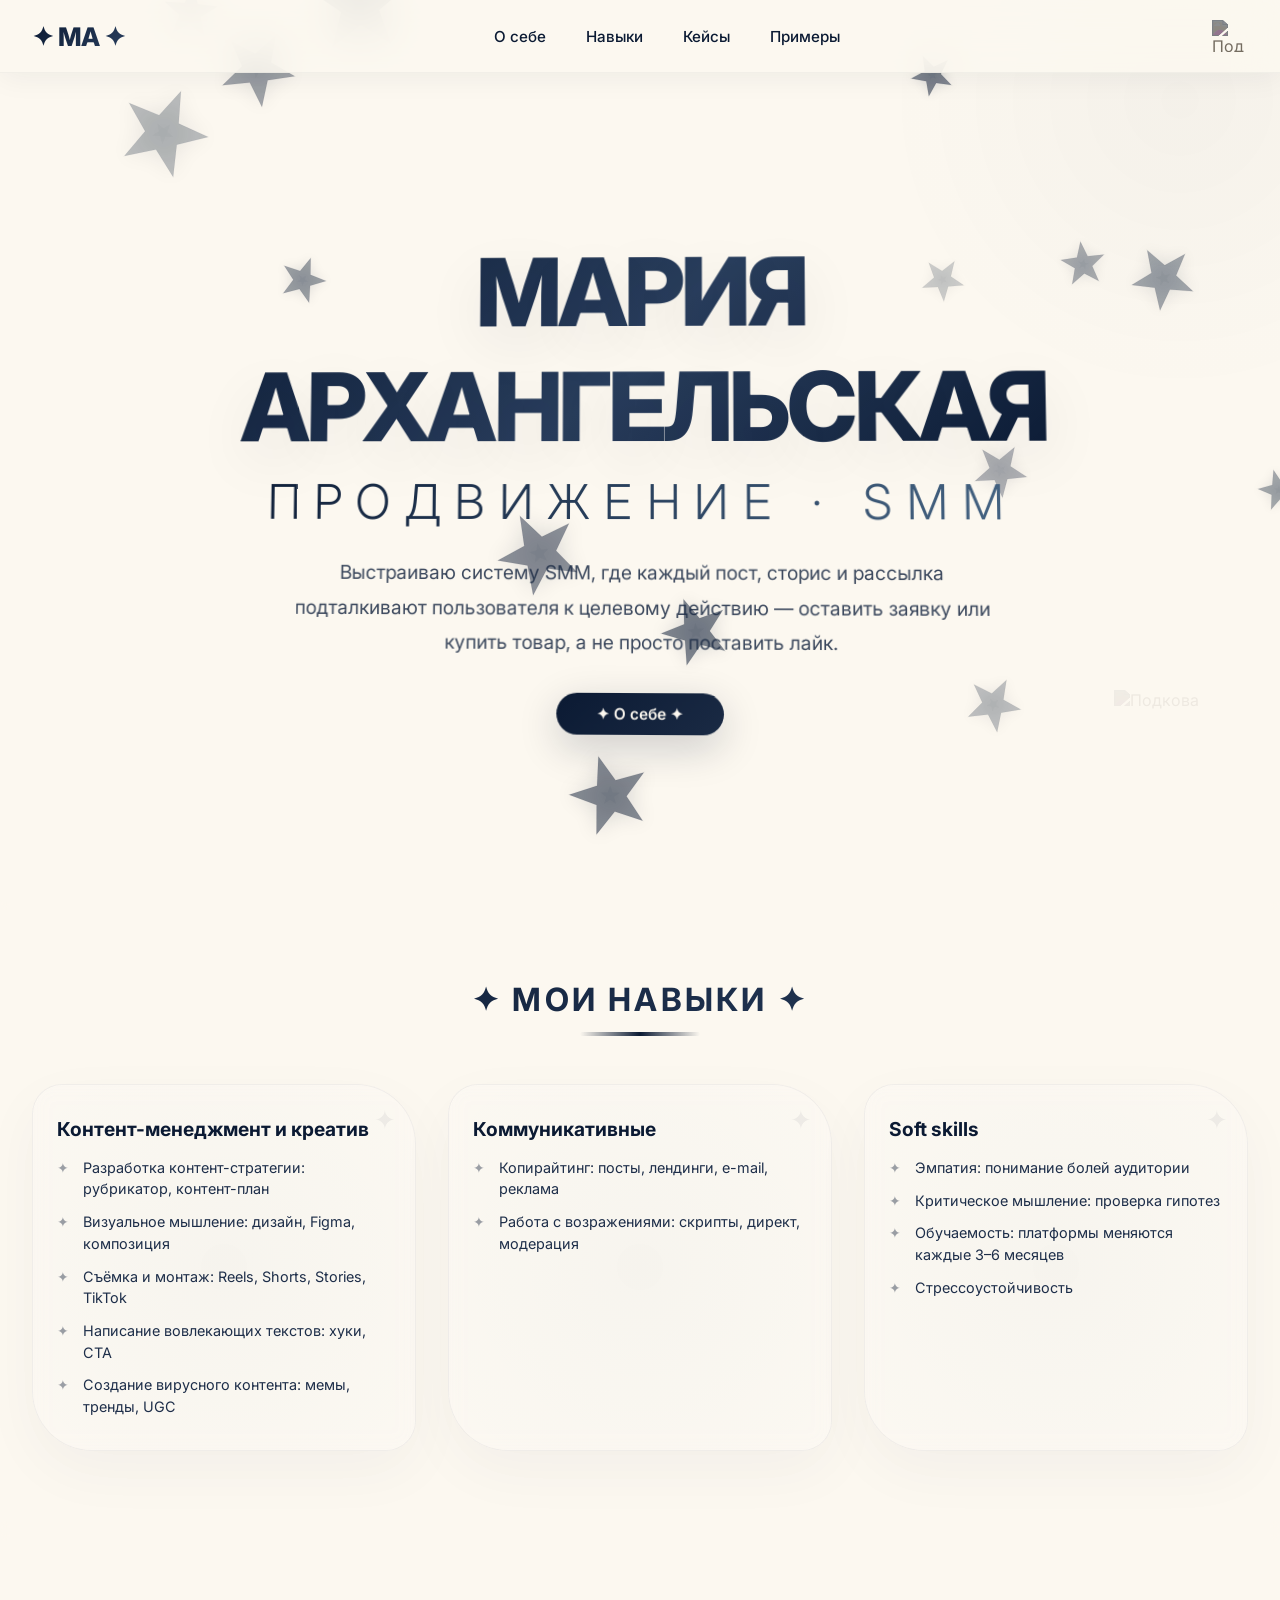
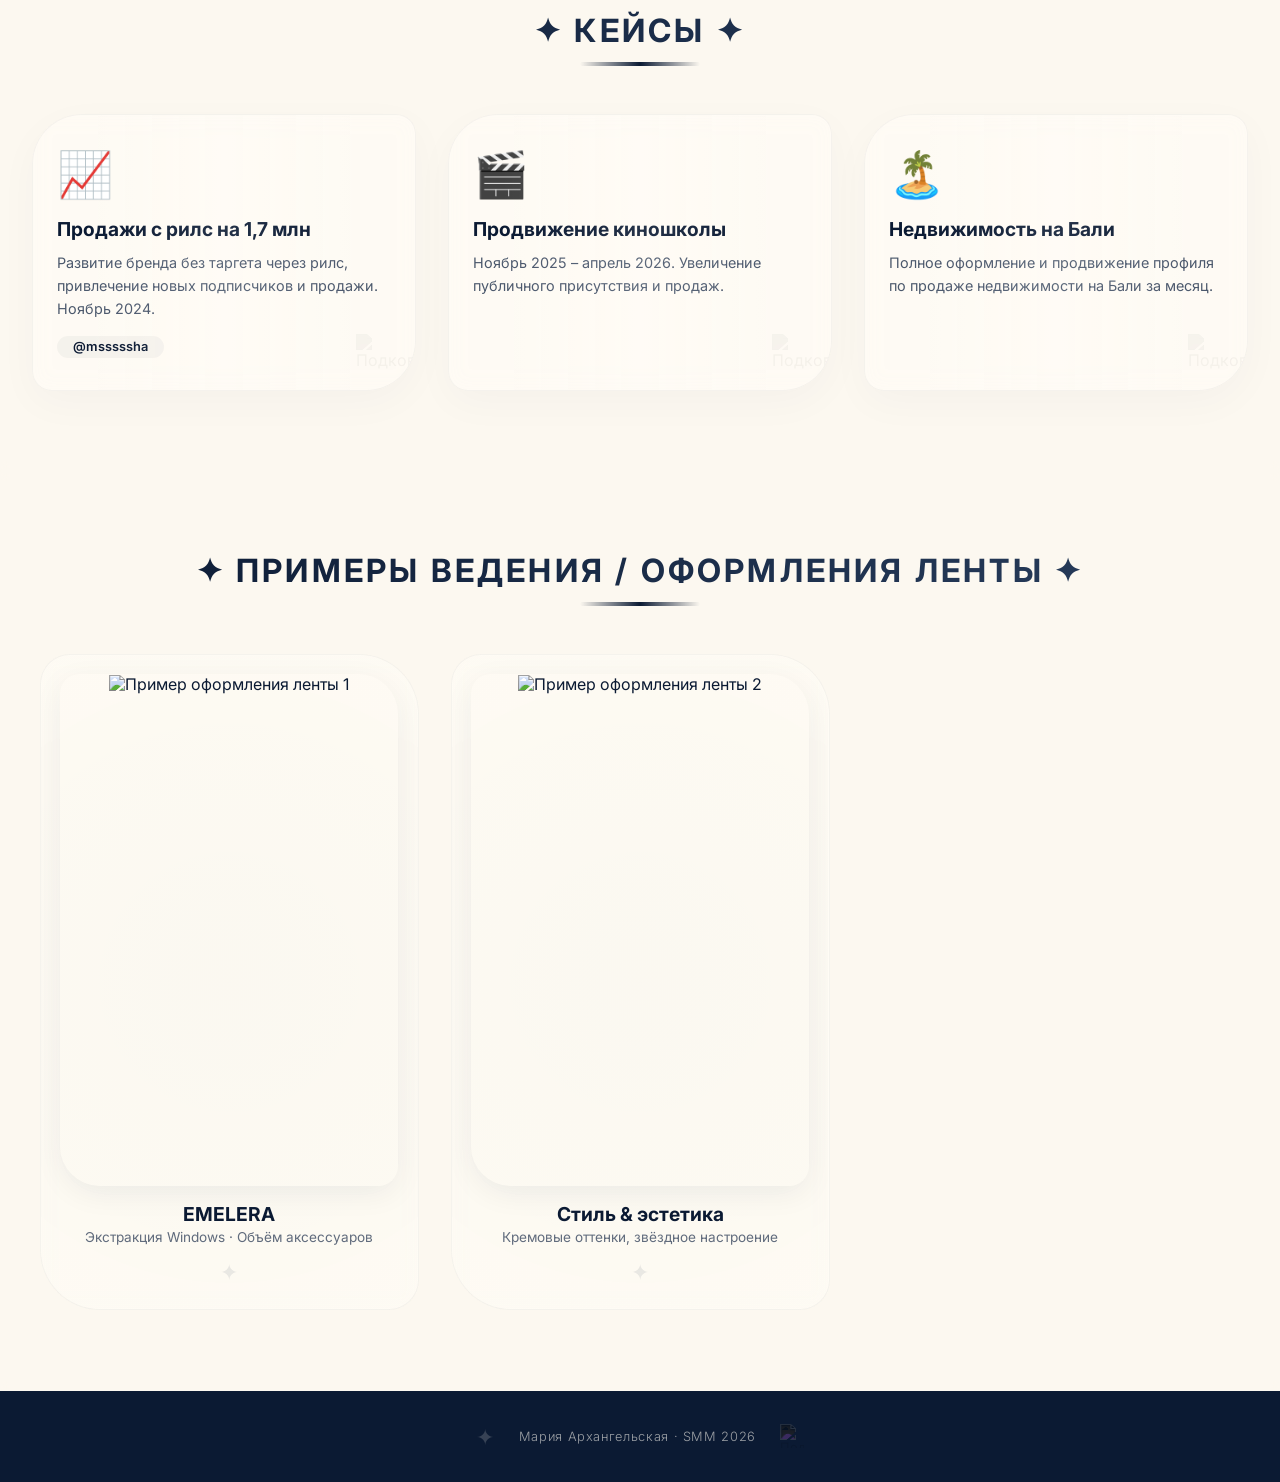
==== index.html @ efc14092 "Add files via upload" ====
<!DOCTYPE html>
<html lang="ru">
<head>
  <meta charset="UTF-8" />
  <meta name="viewport" content="width=device-width, initial-scale=1.0, maximum-scale=1.0, user-scalable=yes" />
  <title>Мария Архангельская · SMM</title>
  <link rel="stylesheet" href="style.css" />
  <link rel="preconnect" href="https://fonts.googleapis.com" />
  <link rel="preconnect" href="https://fonts.gstatic.com" crossorigin />
  <link href="https://fonts.googleapis.com/css2?family=Inter:opsz,wght@14..32,300;14..32,400;14..32,600;14..32,700;14..32,800&display=swap" rel="stylesheet" />
</head>
<body>

  <!-- Канвас со звёздами как ФОН -->
  <canvas id="starsCanvas"></canvas>

  <!-- Меню -->
  <nav class="navbar" id="navbar">
    <div class="nav-logo">✦ МА ✦</div>
    
    <!-- Бургер-кнопка -->
    <div class="burger-menu" id="burgerMenu">
      <span class="burger-line"></span>
      <span class="burger-line"></span>
      <span class="burger-line"></span>
      <span class="burger-horseshoe">
        <img src="images/podckova.svg" alt="Подкова" />
      </span>
    </div>
    
    <ul class="nav-links" id="navLinks">
      <li><a href="about.html">О себе</a></li>
      <li><a href="#skills">Навыки</a></li>
      <li><a href="#cases">Кейсы</a></li>
      <li><a href="#examples">Примеры</a></li>
      <li class="nav-horseshoe-desktop">
        <img src="images/podckova.svg" alt="Подкова" />
      </li>
    </ul>
    
    <div class="nav-horseshoe">
      <img src="images/podckova.svg" alt="Подкова" />
    </div>
  </nav>

  <!-- ГЕРОЙ -->
  <header class="hero" id="hero">
    <div class="hero-3d-wrapper">
      <div class="hero-content">
        <div class="hero-glitch">
          <h1>МАРИЯ АРХАНГЕЛЬСКАЯ</h1>
        </div>
        <h2 class="subhead">ПРОДВИЖЕНИЕ · SMM</h2>
        <p class="hero-desc">
          Выстраиваю систему SMM, где каждый пост, сторис и рассылка подталкивают пользователя к целевому действию — оставить заявку или купить товар, а не просто поставить лайк.
        </p>
        <a href="about.html" class="hero-badge">✦ О себе ✦</a>
      </div>
    </div>
    <div class="hero-horseshoe">
      <img src="images/podckova.svg" alt="Подкова" />
    </div>
    <div class="hero-orb"></div>
  </header>

  <!-- НАВЫКИ -->
  <section class="skills" id="skills">
    <div class="section-label">✦ МОИ НАВЫКИ ✦</div>
    <div class="skills-grid">
      <div class="skill-card" data-tilt>
        <h3>Контент-менеджмент и креатив</h3>
        <ul>
          <li>Разработка контент-стратегии: рубрикатор, контент-план</li>
          <li>Визуальное мышление: дизайн, Figma, композиция</li>
          <li>Съёмка и монтаж: Reels, Shorts, Stories, TikTok</li>
          <li>Написание вовлекающих текстов: хуки, СТА</li>
          <li>Создание вирусного контента: мемы, тренды, UGC</li>
        </ul>
        <div class="card-glow"></div>
        <div class="card-star">✦</div>
      </div>
      <div class="skill-card" data-tilt>
        <h3>Коммуникативные</h3>
        <ul>
          <li>Копирайтинг: посты, лендинги, e-mail, реклама</li>
          <li>Работа с возражениями: скрипты, директ, модерация</li>
        </ul>
        <div class="card-glow"></div>
        <div class="card-star">✦</div>
      </div>
      <div class="skill-card" data-tilt>
        <h3>Soft skills</h3>
        <ul>
          <li>Эмпатия: понимание болей аудитории</li>
          <li>Критическое мышление: проверка гипотез</li>
          <li>Обучаемость: платформы меняются каждые 3–6 месяцев</li>
          <li>Стрессоустойчивость</li>
        </ul>
        <div class="card-glow"></div>
        <div class="card-star">✦</div>
      </div>
    </div>
  </section>

  <!-- КЕЙСЫ -->
  <section class="cases" id="cases">
    <div class="section-label">✦ КЕЙСЫ ✦</div>
    <div class="cases-grid">
      <div class="case-card" data-tilt>
        <div class="case-icon">📈</div>
        <h4>Продажи с рилс на 1,7 млн</h4>
        <p>Развитие бренда без таргета через рилс, привлечение новых подписчиков и продажи. Ноябрь 2024.</p>
        <div class="case-meta">@msssssha</div>
        <div class="card-horseshoe">
          <img src="images/podckova.svg" alt="Подкова" />
        </div>
        <div class="case-shine"></div>
      </div>
      <div class="case-card" data-tilt>
        <div class="case-icon">🎬</div>
        <h4>Продвижение киношколы</h4>
        <p>Ноябрь 2025 – апрель 2026. Увеличение публичного присутствия и продаж.</p>
        <div class="card-horseshoe">
          <img src="images/podckova.svg" alt="Подкова" />
        </div>
        <div class="case-shine"></div>
      </div>
      <div class="case-card" data-tilt>
        <div class="case-icon">🏝️</div>
        <h4>Недвижимость на Бали</h4>
        <p>Полное оформление и продвижение профиля по продаже недвижимости на Бали за месяц.</p>
        <div class="card-horseshoe">
          <img src="images/podckova.svg" alt="Подкова" />
        </div>
        <div class="case-shine"></div>
      </div>
    </div>
  </section>

  <!-- ПРИМЕРЫ -->
  <section class="examples" id="examples">
    <div class="section-label">✦ ПРИМЕРЫ ВЕДЕНИЯ / ОФОРМЛЕНИЯ ЛЕНТЫ ✦</div>
    <div class="examples-grid">
      <div class="example-item" data-tilt>
        <div class="example-image">
          <img src="images/1d90f021-c8b3-4d8d-9.webp" alt="Пример оформления ленты 1" />
          <div class="example-image-overlay">
            <span>✦</span>
          </div>
        </div>
        <h4>EMELERA</h4>
        <p>Экстракция Windows · Объём аксессуаров</p>
        <div class="example-star">✦</div>
        <div class="example-glow"></div>
      </div>
      <div class="example-item" data-tilt>
        <div class="example-image">
          <img src="images/a309ace6-9fd0-4be8-b.webp" alt="Пример оформления ленты 2" />
          <div class="example-image-overlay">
            <span>✦</span>
          </div>
        </div>
        <h4>Стиль & эстетика</h4>
        <p>Кремовые оттенки, звёздное настроение</p>
        <div class="example-star">✦</div>
        <div class="example-glow"></div>
      </div>
      <div class="example-item" data-tilt>
        <div class="example-image">
          <img src="images/ae66bb64-c982-4516-b.webp" alt="Пример оформления ленты 3" />
          <div class="example-image-overlay">
            <span>✦</span>
          </div>
        </div>
        <h4>Уникальный визуал</h4>
        <p>Каждый блок — своя геометрия, живые линии</p>
        <div class="example-star">✦</div>
        <div class="example-glow"></div>
      </div>
    </div>
  </section>

  <footer>
    <div class="footer-inner">
      <span class="footer-star">✦</span>
      <span>Мария Архангельская · SMM 2026</span>
      <span class="footer-horseshoe">
        <img src="images/podckova.svg" alt="Подкова" />
      </span>
    </div>
  </footer>

  <script src="script.js"></script>
</body>
</html>
---- style.css ----
/* ===== ГЛОБАЛЬНЫЙ СБРОС ===== */
* {
  margin: 0;
  padding: 0;
  box-sizing: border-box;
}

html {
  scroll-behavior: smooth;
  -webkit-tap-highlight-color: transparent;
}

body {
  font-family: 'Inter', sans-serif;
  background: #fcf8f0;
  color: #0b1a33;
  overflow-x: hidden;
  min-height: 100vh;
  -webkit-font-smoothing: antialiased;
}

/* ===== КАНВАС КАК ФОН ===== */
#starsCanvas {
  position: fixed;
  top: 0;
  left: 0;
  width: 100vw;
  height: 100vh;
  z-index: 0;
  background: transparent;
  pointer-events: none;
  touch-action: none;
}

/* ===== ВЕСЬ КОНТЕНТ ПОВЕРХ ФОНА ===== */
.navbar,
.hero,
section,
footer {
  position: relative;
  z-index: 1;
}

/* ===== НАВИГАЦИЯ ===== */
.navbar {
  position: fixed;
  top: 0;
  left: 0;
  width: 100%;
  padding: 1rem 2rem;
  display: flex;
  justify-content: space-between;
  align-items: center;
  background: rgba(252, 248, 240, 0.85);
  backdrop-filter: blur(20px);
  -webkit-backdrop-filter: blur(20px);
  box-shadow: 0 4px 30px rgba(11, 26, 51, 0.06);
  z-index: 1000;
  border-bottom: 1px solid rgba(11, 26, 51, 0.04);
  transition: all 0.3s ease;
}

.nav-logo {
  font-size: 1.6rem;
  font-weight: 800;
  background: linear-gradient(135deg, #0b1a33, #2a3f5e);
  -webkit-background-clip: text;
  -webkit-text-fill-color: transparent;
  background-clip: text;
  letter-spacing: -0.02em;
  z-index: 1001;
  flex-shrink: 0;
}

.nav-links {
  display: flex;
  gap: 2.5rem;
  list-style: none;
  align-items: center;
}

.nav-links a {
  text-decoration: none;
  font-weight: 500;
  font-size: 0.95rem;
  color: #0b1a33;
  position: relative;
  transition: all 0.3s;
  white-space: nowrap;
}

.nav-links a::after {
  content: "";
  position: absolute;
  bottom: -6px;
  left: 0;
  width: 0;
  height: 2px;
  background: linear-gradient(90deg, #0b1a33, #4a6a8a);
  transition: width 0.5s cubic-bezier(0.25, 0.46, 0.45, 0.94);
}

.nav-links a:hover::after,
.nav-links a.active::after {
  width: 100%;
}

.nav-links a.active {
  font-weight: 700;
  color: #0b1a33;
}

.nav-horseshoe {
  display: inline-flex;
  align-items: center;
  justify-content: center;
  cursor: pointer;
  transition: all 0.8s cubic-bezier(0.68, -0.55, 0.265, 1.55);
  width: 40px;
  height: 40px;
  flex-shrink: 0;
}

.nav-horseshoe img {
  width: 32px;
  height: 32px;
  opacity: 0.6;
  transition: all 0.8s cubic-bezier(0.68, -0.55, 0.265, 1.55);
  filter: invert(12%) sepia(25%) saturate(500%) hue-rotate(180deg) brightness(30%);
}

.nav-horseshoe:hover img {
  opacity: 1;
  transform: rotate(720deg) scale(1.2);
}

.nav-horseshoe-desktop {
  display: none;
}

/* ===== БУРГЕР-МЕНЮ (ИСПРАВЛЕННЫЙ) ===== */
.burger-menu {
  display: none;
  flex-direction: column;
  gap: 5px;
  cursor: pointer;
  padding: 10px;
  z-index: 1001;
  background: rgba(252, 248, 240, 0.6);
  backdrop-filter: blur(10px);
  border-radius: 16px;
  border: 1px solid rgba(11, 26, 51, 0.04);
  transition: all 0.3s ease;
  position: relative;
  width: 48px;
  height: 48px;
  align-items: center;
  justify-content: center;
}

.burger-menu:hover {
  background: rgba(252, 248, 240, 0.9);
  box-shadow: 0 4px 20px rgba(11, 26, 51, 0.06);
}

.burger-line {
  display: block;
  width: 24px;
  height: 2.5px;
  background: #0b1a33;
  border-radius: 4px;
  transition: all 0.4s cubic-bezier(0.68, -0.55, 0.265, 1.55);
  transform-origin: center;
  flex-shrink: 0;
}

/* Все линии одинаковой толщины */
.burger-line:nth-child(1),
.burger-line:nth-child(2),
.burger-line:nth-child(3) {
  height: 2.5px;
  width: 24px;
  background: #0b1a33;
}

/* Крестик при открытом меню */
.burger-menu.active .burger-line:nth-child(1) {
  transform: rotate(45deg) translate(5px, 5px);
  width: 24px;
  height: 2.5px;
}

.burger-menu.active .burger-line:nth-child(2) {
  opacity: 0;
  transform: scaleX(0);
  width: 24px;
  height: 2.5px;
}

.burger-menu.active .burger-line:nth-child(3) {
  transform: rotate(-45deg) translate(5px, -5px);
  width: 24px;
  height: 2.5px;
}

.burger-horseshoe {
  display: none;
  position: absolute;
  top: 50%;
  left: 50%;
  transform: translate(-50%, -50%);
  width: 36px;
  height: 36px;
  opacity: 0.06;
  pointer-events: none;
}

.burger-horseshoe img {
  width: 100%;
  height: 100%;
  object-fit: contain;
  filter: invert(12%) sepia(25%) saturate(500%) hue-rotate(180deg) brightness(30%);
}

.burger-menu.active .burger-horseshoe {
  display: block;
}

/* ===== ГЕРОЙ ===== */
.hero {
  min-height: 100vh;
  width: 100vw;
  display: flex;
  align-items: center;
  justify-content: center;
  padding: 8rem 2rem 4rem;
  text-align: center;
  background: transparent;
  perspective: 800px;
  overflow: hidden;
}

.hero-3d-wrapper {
  transform: rotateX(2deg) rotateY(-1deg);
  transition: transform 0.1s ease;
  width: 100%;
  max-width: 1200px;
}

.hero-content {
  max-width: 900px;
  margin: 0 auto;
}

.hero h1 {
  font-size: clamp(2.6rem, 10vw, 6rem);
  font-weight: 800;
  letter-spacing: -0.04em;
  background: linear-gradient(135deg, #0b1a33 0%, #2a3f5e 50%, #0b1a33 100%);
  -webkit-background-clip: text;
  -webkit-text-fill-color: transparent;
  background-clip: text;
  margin-bottom: 0.5rem;
  text-shadow: 0 20px 60px rgba(11, 26, 51, 0.08);
}

.hero .subhead {
  font-size: clamp(1.2rem, 4vw, 3rem);
  font-weight: 300;
  letter-spacing: 0.3em;
  background: linear-gradient(90deg, #0b1a33, #4a6a8a, #0b1a33);
  background-size: 200% auto;
  -webkit-background-clip: text;
  -webkit-text-fill-color: transparent;
  background-clip: text;
  animation: shimmer 4s linear infinite;
  margin-bottom: 1.5rem;
}

@keyframes shimmer {
  0% { background-position: -200% center; }
  100% { background-position: 200% center; }
}

.hero-desc {
  font-size: clamp(0.95rem, 1.5vw, 1.3rem);
  max-width: 720px;
  margin: 0 auto 2rem;
  color: #1a2a44;
  opacity: 0.85;
  line-height: 1.8;
  padding: 0 0.5rem;
}

.hero-badge {
  display: inline-block;
  background: linear-gradient(135deg, #0b1a33, #1a2a44);
  color: #fcf8f0;
  padding: 0.7rem 2.5rem;
  border-radius: 60px;
  font-weight: 600;
  box-shadow: 0 12px 40px rgba(11, 26, 51, 0.2);
  transition: all 0.4s cubic-bezier(0.68, -0.55, 0.265, 1.55);
  cursor: pointer;
  text-decoration: none;
  font-size: clamp(0.9rem, 1.2vw, 1rem);
}

.hero-badge:hover {
  transform: scale(1.05) translateY(-5px);
  box-shadow: 0 20px 60px rgba(11, 26, 51, 0.3);
}

.hero-badge:active {
  transform: scale(0.95);
}

.hero-horseshoe {
  position: absolute;
  right: 5%;
  bottom: 10%;
  width: clamp(80px, 10vw, 120px);
  height: clamp(80px, 10vw, 120px);
  opacity: 0.06;
  animation: rotateHorseshoe 30s linear infinite;
  user-select: none;
  pointer-events: none;
}

.hero-horseshoe img {
  width: 100%;
  height: 100%;
  object-fit: contain;
  filter: invert(12%) sepia(25%) saturate(500%) hue-rotate(180deg) brightness(30%);
}

@keyframes rotateHorseshoe {
  0% { transform: rotate(0deg) scale(1); }
  50% { transform: rotate(180deg) scale(1.2); }
  100% { transform: rotate(360deg) scale(1); }
}

.hero-orb {
  position: absolute;
  width: min(600px, 80vw);
  height: min(600px, 80vw);
  border-radius: 50%;
  background: radial-gradient(circle, rgba(11, 26, 51, 0.03) 0%, transparent 70%);
  top: -200px;
  right: -200px;
  animation: orbPulse 8s ease-in-out infinite;
}

@keyframes orbPulse {
  0%, 100% { transform: scale(1); opacity: 0.3; }
  50% { transform: scale(1.5); opacity: 0.6; }
}

/* ===== ОБЩИЕ СЕКЦИИ ===== */
section {
  width: 100vw;
  padding: 5rem 2rem;
  background: rgba(252, 248, 240, 0.7);
  backdrop-filter: blur(4px);
}

.section-label {
  font-size: clamp(1.2rem, 2.5vw, 2.4rem);
  font-weight: 700;
  letter-spacing: 0.1em;
  text-align: center;
  margin-bottom: 3rem;
  background: linear-gradient(135deg, #0b1a33, #2a3f5e);
  -webkit-background-clip: text;
  -webkit-text-fill-color: transparent;
  background-clip: text;
  padding: 0 0.5rem;
}

.section-label::after {
  content: "";
  display: block;
  width: clamp(60px, 10vw, 120px);
  height: 4px;
  background: linear-gradient(90deg, transparent, #0b1a33, transparent);
  margin: 0.8rem auto 0;
  border-radius: 4px;
}

/* ===== НАВЫКИ ===== */
.skills-grid {
  display: grid;
  grid-template-columns: repeat(auto-fit, minmax(min(100%, 300px), 1fr));
  gap: 2rem;
  max-width: 1400px;
  margin: 0 auto;
}

.skill-card {
  background: rgba(255, 252, 245, 0.8);
  backdrop-filter: blur(10px);
  -webkit-backdrop-filter: blur(10px);
  padding: 2rem 1.5rem;
  border-radius: 30px 60px 30px 60px;
  border: 1px solid rgba(11, 26, 51, 0.06);
  position: relative;
  transition: all 0.6s cubic-bezier(0.34, 1.56, 0.64, 1);
  box-shadow: 0 20px 60px rgba(11, 26, 51, 0.04);
  overflow: hidden;
  touch-action: manipulation;
}

.skill-card:hover {
  transform: translateY(-15px) scale(1.02);
  box-shadow: 0 40px 100px rgba(11, 26, 51, 0.1);
}

.skill-card:active {
  transform: scale(0.98);
}

.skill-card h3 {
  font-size: 1.2rem;
  font-weight: 700;
  color: #0b1a33;
  margin-bottom: 1rem;
}

.skill-card ul {
  list-style: none;
  display: flex;
  flex-direction: column;
  gap: 0.7rem;
}

.skill-card li {
  font-size: 0.9rem;
  color: #1e2f4a;
  padding-left: 1.6rem;
  position: relative;
  line-height: 1.5;
}

.skill-card li::before {
  content: "✦";
  position: absolute;
  left: 0;
  color: #0b1a33;
  opacity: 0.4;
}

.card-glow {
  position: absolute;
  top: -50%;
  right: -50%;
  width: 200%;
  height: 200%;
  background: radial-gradient(circle, rgba(11, 26, 51, 0.03) 0%, transparent 70%);
  pointer-events: none;
}

.card-star {
  position: absolute;
  right: 1.2rem;
  top: 1.2rem;
  font-size: 1.6rem;
  color: #0b1a33;
  opacity: 0.06;
  transition: all 0.6s ease;
}

.skill-card:hover .card-star {
  opacity: 0.3;
  transform: rotate(180deg) scale(1.5);
}

/* ===== КЕЙСЫ ===== */
.cases-grid {
  display: grid;
  grid-template-columns: repeat(auto-fit, minmax(min(100%, 280px), 1fr));
  gap: 2rem;
  max-width: 1400px;
  margin: 0 auto;
}

.case-card {
  background: rgba(255, 252, 245, 0.8);
  backdrop-filter: blur(10px);
  -webkit-backdrop-filter: blur(10px);
  padding: 2rem 1.5rem;
  border-radius: 50px 20px 50px 20px;
  border: 1px solid rgba(11, 26, 51, 0.04);
  position: relative;
  transition: all 0.6s cubic-bezier(0.34, 1.56, 0.64, 1);
  box-shadow: 0 12px 40px rgba(11, 26, 51, 0.03);
  overflow: hidden;
  touch-action: manipulation;
}

.case-card:hover {
  transform: translateY(-12px) scale(1.01);
  box-shadow: 0 40px 100px rgba(11, 26, 51, 0.08);
}

.case-card:active {
  transform: scale(0.98);
}

.case-icon {
  font-size: 2.8rem;
  margin-bottom: 1rem;
  display: inline-block;
}

.case-card h4 {
  font-size: 1.2rem;
  font-weight: 700;
  color: #0b1a33;
  margin-bottom: 0.6rem;
}

.case-card p {
  color: #1e2f4a;
  font-size: 0.9rem;
  line-height: 1.6;
  opacity: 0.8;
}

.case-meta {
  margin-top: 1rem;
  font-weight: 600;
  font-size: 0.8rem;
  color: #0b1a33;
  background: rgba(11, 26, 51, 0.04);
  display: inline-block;
  padding: 0.2rem 1rem;
  border-radius: 30px;
}

.card-horseshoe {
  position: absolute;
  bottom: 1rem;
  right: 1.2rem;
  width: 40px;
  height: 40px;
  opacity: 0.04;
  transition: all 0.8s ease;
  user-select: none;
  pointer-events: none;
}

.card-horseshoe img {
  width: 100%;
  height: 100%;
  object-fit: contain;
  filter: invert(12%) sepia(25%) saturate(500%) hue-rotate(180deg) brightness(30%);
}

.case-card:hover .card-horseshoe {
  opacity: 0.15;
  transform: rotate(180deg) scale(1.3);
}

.case-shine {
  position: absolute;
  top: -100%;
  left: -100%;
  width: 300%;
  height: 300%;
  background: linear-gradient(45deg, transparent 40%, rgba(255, 255, 255, 0.1) 50%, transparent 60%);
  transform: rotate(45deg);
  transition: all 0.8s ease;
}

.case-card:hover .case-shine {
  transform: translateX(100%) translateY(100%) rotate(45deg);
}

/* ===== ПРИМЕРЫ ===== */
.examples-grid {
  display: grid;
  grid-template-columns: repeat(auto-fit, minmax(min(100%, 300px), 1fr));
  gap: 2rem;
  max-width: 1200px;
  margin: 0 auto;
}

.example-item {
  background: rgba(255, 252, 245, 0.7);
  backdrop-filter: blur(8px);
  -webkit-backdrop-filter: blur(8px);
  padding: 1.2rem 1.2rem 1.5rem;
  border-radius: 30px 60px 30px 60px;
  text-align: center;
  border: 1px solid rgba(11, 26, 51, 0.04);
  transition: all 0.6s cubic-bezier(0.34, 1.56, 0.64, 1);
  position: relative;
  overflow: hidden;
  touch-action: manipulation;
}

.example-item:hover {
  transform: translateY(-10px) scale(1.02);
  box-shadow: 0 30px 80px rgba(11, 26, 51, 0.08);
  background: rgba(255, 252, 245, 0.9);
}

.example-item:active {
  transform: scale(0.97);
}

.example-image {
  position: relative;
  width: 100%;
  height: clamp(200px, 40vw, 540px);
  border-radius: 20px 40px 20px 40px;
  overflow: hidden;
  margin-bottom: 1rem;
  box-shadow: 0 8px 30px rgba(11, 26, 51, 0.06);
  transition: all 0.6s ease;
  touch-action: manipulation;
}

.example-item:hover .example-image {
  box-shadow: 0 15px 50px rgba(11, 26, 51, 0.12);
  transform: scale(1.02);
}

.example-image img {
  width: 100%;
  height: 100%;
  object-fit: cover;
  transition: all 0.6s ease;
}

.example-item:hover .example-image img {
  transform: scale(1.05);
}

.example-image-overlay {
  position: absolute;
  top: 0;
  left: 0;
  width: 100%;
  height: 100%;
  background: rgba(11, 26, 51, 0.1);
  display: flex;
  align-items: center;
  justify-content: center;
  opacity: 0;
  transition: all 0.4s ease;
}

.example-item:hover .example-image-overlay {
  opacity: 1;
  background: rgba(11, 26, 51, 0.15);
}

.example-image-overlay span {
  font-size: 2rem;
  color: #0b1a33;
  opacity: 0.3;
  transform: scale(0.5);
  transition: all 0.6s cubic-bezier(0.34, 1.56, 0.64, 1);
}

.example-item:hover .example-image-overlay span {
  transform: scale(1.2);
  opacity: 0.6;
}

.example-item h4 {
  font-size: 1.2rem;
  font-weight: 700;
  color: #0b1a33;
  margin-bottom: 0.2rem;
}

.example-item p {
  color: #1e2f4a;
  opacity: 0.7;
  font-size: 0.85rem;
}

.example-star {
  margin-top: 0.8rem;
  font-size: 1.4rem;
  color: #0b1a33;
  opacity: 0.08;
  transition: all 0.6s ease;
}

.example-item:hover .example-star {
  opacity: 0.3;
  transform: rotate(360deg) scale(1.5);
}

.example-glow {
  position: absolute;
  top: -50%;
  left: -50%;
  width: 200%;
  height: 200%;
  background: radial-gradient(circle, rgba(11, 26, 51, 0.02) 0%, transparent 60%);
  transition: all 0.8s ease;
  pointer-events: none;
}

.example-item:hover .example-glow {
  transform: scale(1.5);
}

/* ===== СТРАНИЦА "О СЕБЕ" ===== */
.about-page {
  min-height: 100vh;
  padding: 6rem 2rem 3rem;
  background: rgba(252, 248, 240, 0.7);
  backdrop-filter: blur(4px);
  display: flex;
  align-items: flex-start;
  justify-content: center;
}

.about-container {
  max-width: 1200px;
  width: 100%;
}

.about-header {
  display: flex;
  align-items: center;
  gap: 2.5rem;
  margin-bottom: 3rem;
  padding: 2rem 2.5rem;
  background: rgba(255, 252, 245, 0.8);
  backdrop-filter: blur(10px);
  -webkit-backdrop-filter: blur(10px);
  border-radius: 40px 80px 40px 80px;
  border: 1px solid rgba(11, 26, 51, 0.04);
  box-shadow: 0 20px 60px rgba(11, 26, 51, 0.04);
}

.about-avatar {
  position: relative;
  width: clamp(100px, 15vw, 150px);
  height: clamp(100px, 15vw, 150px);
  flex-shrink: 0;
}

.about-avatar img {
  width: 100%;
  height: 100%;
  border-radius: 50%;
  object-fit: cover;
  border: 4px solid #fcf8f0;
  box-shadow: 0 8px 30px rgba(11, 26, 51, 0.1);
}

.avatar-ring {
  position: absolute;
  top: -8px;
  left: -8px;
  width: calc(100% + 16px);
  height: calc(100% + 16px);
  border-radius: 50%;
  border: 3px solid rgba(11, 26, 51, 0.1);
  animation: ringSpin 20s linear infinite;
}

@keyframes ringSpin {
  0% { transform: rotate(0deg); }
  100% { transform: rotate(360deg); }
}

.about-title h1 {
  font-size: clamp(1.8rem, 4vw, 2.8rem);
  font-weight: 800;
  background: linear-gradient(135deg, #0b1a33, #2a3f5e);
  -webkit-background-clip: text;
  -webkit-text-fill-color: transparent;
  background-clip: text;
}

.about-subtitle {
  font-size: clamp(1rem, 1.5vw, 1.2rem);
  color: #1a2a44;
  opacity: 0.7;
  margin-top: 0.3rem;
}

.about-grid {
  display: grid;
  grid-template-columns: 1fr 1fr;
  gap: 2rem;
  margin-bottom: 3.5rem;
}

.about-card {
  background: rgba(255, 252, 245, 0.8);
  backdrop-filter: blur(10px);
  -webkit-backdrop-filter: blur(10px);
  padding: 1.8rem;
  border-radius: 30px 50px 30px 50px;
  border: 1px solid rgba(11, 26, 51, 0.04);
  box-shadow: 0 12px 40px rgba(11, 26, 51, 0.03);
  transition: all 0.6s cubic-bezier(0.34, 1.56, 0.64, 1);
  touch-action: manipulation;
}

.about-card:hover {
  transform: translateY(-5px);
  box-shadow: 0 20px 60px rgba(11, 26, 51, 0.06);
}

.about-card:active {
  transform: scale(0.98);
}

.about-card-icon {
  font-size: 2.2rem;
  margin-bottom: 0.8rem;
}

.about-card h3 {
  font-size: 1.2rem;
  font-weight: 700;
  color: #0b1a33;
  margin-bottom: 0.8rem;
}

.about-card p {
  color: #1e2f4a;
  line-height: 1.8;
  font-size: 0.95rem;
}

.about-card .highlight {
  font-weight: 700;
  color: #0b1a33;
  background: rgba(11, 26, 51, 0.06);
  padding: 0.05rem 0.5rem;
  border-radius: 20px;
}

.about-small {
  font-size: 0.85rem !important;
  opacity: 0.7;
  margin-top: 0.5rem;
}

.about-big-number {
  font-size: clamp(2.8rem, 5vw, 3.5rem);
  font-weight: 800;
  color: #0b1a33;
  line-height: 1;
  margin-bottom: 0.2rem;
}

/* ===== ЛИЧНЫЕ КАЧЕСТВА ===== */
.about-qualities {
  margin-bottom: 3rem;
}

.qualities-grid {
  display: grid;
  grid-template-columns: repeat(auto-fit, minmax(min(100%, 170px), 1fr));
  gap: 1.5rem;
  max-width: 1000px;
  margin: 0 auto;
}

.quality-item {
  background: rgba(255, 252, 245, 0.8);
  backdrop-filter: blur(10px);
  -webkit-backdrop-filter: blur(10px);
  padding: 1.5rem;
  border-radius: 30px 50px 30px 50px;
  text-align: center;
  border: 1px solid rgba(11, 26, 51, 0.04);
  transition: all 0.6s cubic-bezier(0.34, 1.56, 0.64, 1);
  touch-action: manipulation;
}

.quality-item:hover {
  transform: translateY(-8px) scale(1.02);
  box-shadow: 0 20px 60px rgba(11, 26, 51, 0.06);
}

.quality-item:active {
  transform: scale(0.95);
}

.quality-icon {
  font-size: 2rem;
  display: block;
  margin-bottom: 0.5rem;
}

.quality-item h4 {
  font-size: 0.9rem;
  font-weight: 600;
  color: #0b1a33;
}

/* ===== КНОПКА НАЗАД ===== */
.about-back {
  text-align: center;
  margin-top: 2rem;
}

.about-back .hero-badge {
  display: inline-block;
}

/* ===== ФУТЕР ===== */
footer {
  background: #0b1a33;
  padding: 2rem 1.5rem;
  text-align: center;
}

.footer-inner {
  display: flex;
  justify-content: center;
  align-items: center;
  gap: 1.5rem;
  flex-wrap: wrap;
  font-weight: 300;
  font-size: 0.8rem;
  color: rgba(252, 248, 240, 0.6);
  letter-spacing: 0.05em;
}

.footer-star,
.footer-horseshoe {
  display: inline-flex;
  align-items: center;
  justify-content: center;
}

.footer-star {
  font-size: 1.4rem;
  opacity: 0.3;
}

.footer-horseshoe {
  width: 24px;
  height: 24px;
  opacity: 0.3;
}

.footer-horseshoe img {
  width: 100%;
  height: 100%;
  object-fit: contain;
  filter: invert(100%) brightness(100%);
}

/* ============================================================
   ===== АДАПТИВ ДЛЯ МОБИЛЬНЫХ УСТРОЙСТВ =====
   ============================================================ */

/* Планшеты и маленькие ноутбуки */
@media (max-width: 1024px) {
  .navbar {
    padding: 0.8rem 1.5rem;
  }
  .nav-links {
    gap: 1.8rem;
  }
  .nav-links a {
    font-size: 0.85rem;
  }
}

/* Мобильные устройства */
@media (max-width: 768px) {
  /* ===== НАВИГАЦИЯ ===== */
  .navbar {
    padding: 0.7rem 1rem;
  }
  
  .nav-logo {
    font-size: 1.3rem;
  }
  
  .nav-horseshoe {
    display: none;
  }
  
  .nav-horseshoe-desktop {
    display: none;
  }
  
  /* Бургер-меню */
  .burger-menu {
    display: flex;
    width: 44px;
    height: 44px;
    padding: 8px;
    gap: 4px;
  }
  
  .burger-line {
    width: 22px;
    height: 2.5px;
    border-radius: 3px;
  }
  
  .burger-line:nth-child(1),
  .burger-line:nth-child(2),
  .burger-line:nth-child(3) {
    height: 2.5px;
    width: 22px;
    background: #0b1a33;
  }
  
  .burger-menu.active .burger-line:nth-child(1) {
    transform: rotate(45deg) translate(4.5px, 4.5px);
    width: 22px;
    height: 2.5px;
  }
  
  .burger-menu.active .burger-line:nth-child(2) {
    opacity: 0;
    transform: scaleX(0);
    width: 22px;
    height: 2.5px;
  }
  
  .burger-menu.active .burger-line:nth-child(3) {
    transform: rotate(-45deg) translate(4.5px, -4.5px);
    width: 22px;
    height: 2.5px;
  }
  
  .burger-horseshoe {
    width: 32px;
    height: 32px;
  }
  
  .nav-links {
    position: fixed;
    top: 0;
    right: -100%;
    width: min(320px, 80%);
    height: 100vh;
    background: rgba(252, 248, 240, 0.97);
    backdrop-filter: blur(30px);
    -webkit-backdrop-filter: blur(30px);
    flex-direction: column;
    padding: 5rem 2rem 2rem;
    gap: 1.5rem;
    transition: right 0.5s cubic-bezier(0.68, -0.55, 0.265, 1.55);
    box-shadow: -10px 0 60px rgba(11, 26, 51, 0.08);
    border-left: 1px solid rgba(11, 26, 51, 0.04);
    overflow-y: auto;
    align-items: flex-start;
  }
  
  .nav-links.open {
    right: 0;
  }
  
  .nav-links a {
    font-size: 1.1rem;
    padding: 0.6rem 0;
    width: 100%;
    border-bottom: 1px solid rgba(11, 26, 51, 0.04);
  }
  
  .nav-links a::after {
    bottom: 2px;
  }
  
  .nav-links .nav-horseshoe-desktop {
    display: flex;
    margin-top: 1.5rem;
    width: 44px;
    height: 44px;
    opacity: 0.2;
  }
  
  .nav-links .nav-horseshoe-desktop img {
    width: 100%;
    height: 100%;
    object-fit: contain;
    filter: invert(12%) sepia(25%) saturate(500%) hue-rotate(180deg) brightness(30%);
  }
  
  /* ===== ГЕРОЙ ===== */
  .hero {
    padding: 5rem 1.2rem 3rem;
    min-height: 90vh;
  }
  
  .hero h1 {
    font-size: clamp(2rem, 7vw, 2.8rem);
  }
  
  .hero .subhead {
    font-size: clamp(0.9rem, 3vw, 1.4rem);
    letter-spacing: 0.2em;
  }
  
  .hero-desc {
    font-size: 0.85rem;
    padding: 0;
  }
  
  .hero-badge {
    padding: 0.6rem 1.8rem;
    font-size: 0.85rem;
  }
  
  .hero-horseshoe {
    display: none;
  }
  
  .hero-orb {
    width: 250px;
    height: 250px;
    top: -80px;
    right: -80px;
  }
  
  /* ===== СЕКЦИИ ===== */
  section {
    padding: 2.5rem 1.2rem;
  }
  
  .section-label {
    font-size: 1.1rem;
    margin-bottom: 2rem;
  }
  
  .section-label::after {
    width: 50px;
  }
  
  /* ===== СЕТКИ ===== */
  .skills-grid,
  .cases-grid,
  .examples-grid {
    grid-template-columns: 1fr;
    gap: 1.5rem;
  }
  
  .skill-card {
    padding: 1.5rem 1.2rem;
    border-radius: 24px 40px 24px 40px;
  }
  
  .skill-card h3 {
    font-size: 1.1rem;
  }
  
  .skill-card li {
    font-size: 0.85rem;
    padding-left: 1.4rem;
  }
  
  .case-card {
    padding: 1.5rem 1.2rem;
    border-radius: 30px 16px 30px 16px;
  }
  
  .case-icon {
    font-size: 2.2rem;
  }
  
  .case-card h4 {
    font-size: 1.1rem;
  }
  
  .case-card p {
    font-size: 0.85rem;
  }
  
  .card-horseshoe {
    width: 32px;
    height: 32px;
    bottom: 0.8rem;
    right: 1rem;
  }
  
  .example-item {
    padding: 1rem 1rem 1.2rem;
    border-radius: 24px 40px 24px 40px;
  }
  
  .example-image {
    height: clamp(180px, 45vw, 260px);
    border-radius: 16px 30px 16px 30px;
  }
  
  .example-item h4 {
    font-size: 1.1rem;
  }
  
  .example-item p {
    font-size: 0.8rem;
  }
  
  .example-star {
    font-size: 1.2rem;
  }
  
  /* ===== СТРАНИЦА "О СЕБЕ" (УВЕЛИЧЕННЫЕ ОТСТУПЫ) ===== */
  .about-page {
    padding: 5rem 1.2rem 2rem;
  }
  
  .about-header {
    flex-direction: column;
    text-align: center;
    padding: 1.5rem 1.2rem;
    border-radius: 30px 50px 30px 50px;
    gap: 1.2rem;
    margin-bottom: 2rem;
  }
  
  .about-avatar {
    width: 110px;
    height: 110px;
  }
  
  .avatar-ring {
    top: -6px;
    left: -6px;
    width: calc(100% + 12px);
    height: calc(100% + 12px);
  }
  
  .about-title h1 {
    font-size: 1.5rem;
  }
  
  .about-subtitle {
    font-size: 0.9rem;
  }
  
  .about-grid {
    grid-template-columns: 1fr;
    gap: 1.5rem;
    margin-bottom: 2.5rem;
  }
  
  .about-card {
    padding: 1.5rem;
    border-radius: 24px 40px 24px 40px;
  }
  
  .about-card-icon {
    font-size: 1.8rem;
  }
  
  .about-card h3 {
    font-size: 1.05rem;
  }
  
  .about-card p {
    font-size: 0.88rem;
    line-height: 1.7;
  }
  
  .about-big-number {
    font-size: 2.5rem;
  }
  
  .about-qualities {
    margin-bottom: 2rem;
  }
  
  .qualities-grid {
    grid-template-columns: repeat(2, 1fr);
    gap: 1rem;
  }
  
  .quality-item {
    padding: 1.2rem 0.8rem;
    border-radius: 24px 40px 24px 40px;
  }
  
  .quality-icon {
    font-size: 1.6rem;
  }
  
  .quality-item h4 {
    font-size: 0.8rem;
  }
  
  .about-back {
    margin-top: 1.5rem;
  }
  
  /* ===== ФУТЕР ===== */
  .footer-inner {
    gap: 1rem;
    font-size: 0.7rem;
  }
  
  .footer-star,
  .footer-horseshoe {
    font-size: 1.2rem;
  }
  
  .footer-horseshoe {
    width: 20px;
    height: 20px;
  }
}

/* Очень маленькие телефоны */
@media (max-width: 420px) {
  .navbar {
    padding: 0.5rem 0.8rem;
  }
  
  .nav-logo {
    font-size: 1.1rem;
  }
  
  .burger-menu {
    width: 40px;
    height: 40px;
    padding: 7px;
    gap: 3.5px;
  }
  
  .burger-line {
    width: 20px;
    height: 2px;
    border-radius: 2px;
  }
  
  .burger-line:nth-child(1),
  .burger-line:nth-child(2),
  .burger-line:nth-child(3) {
    height: 2px;
    width: 20px;
    background: #0b1a33;
  }
  
  .burger-menu.active .burger-line:nth-child(1) {
    transform: rotate(45deg) translate(4px, 4px);
    width: 20px;
    height: 2px;
  }
  
  .burger-menu.active .burger-line:nth-child(2) {
    opacity: 0;
    transform: scaleX(0);
    width: 20px;
    height: 2px;
  }
  
  .burger-menu.active .burger-line:nth-child(3) {
    transform: rotate(-45deg) translate(4px, -4px);
    width: 20px;
    height: 2px;
  }
  
  .burger-horseshoe {
    width: 28px;
    height: 28px;
  }
  
  .hero {
    padding: 4.5rem 0.8rem 2rem;
  }
  
  .hero h1 {
    font-size: 1.7rem;
  }
  
  .hero .subhead {
    font-size: 0.85rem;
    letter-spacing: 0.15em;
  }
  
  .hero-desc {
    font-size: 0.78rem;
  }
  
  section {
    padding: 2rem 0.8rem;
  }
  
  .section-label {
    font-size: 1rem;
  }
  
  .about-page {
    padding: 4.5rem 0.8rem 1.5rem;
  }
  
  .about-header {
    padding: 1rem 0.8rem;
  }
  
  .about-avatar {
    width: 90px;
    height: 90px;
  }
  
  .about-title h1 {
    font-size: 1.3rem;
  }
  
  .about-grid {
    gap: 1rem;
  }
  
  .about-card {
    padding: 1.2rem;
  }
  
  .qualities-grid {
    gap: 0.7rem;
  }
  
  .quality-item {
    padding: 1rem 0.6rem;
  }
}

/* ===== ЗВЁЗДЫ НА МОБИЛЬНЫХ МЕНЬШЕ (через JS) ===== */
/* Это управляется в script.js через медиа-запрос в коде */
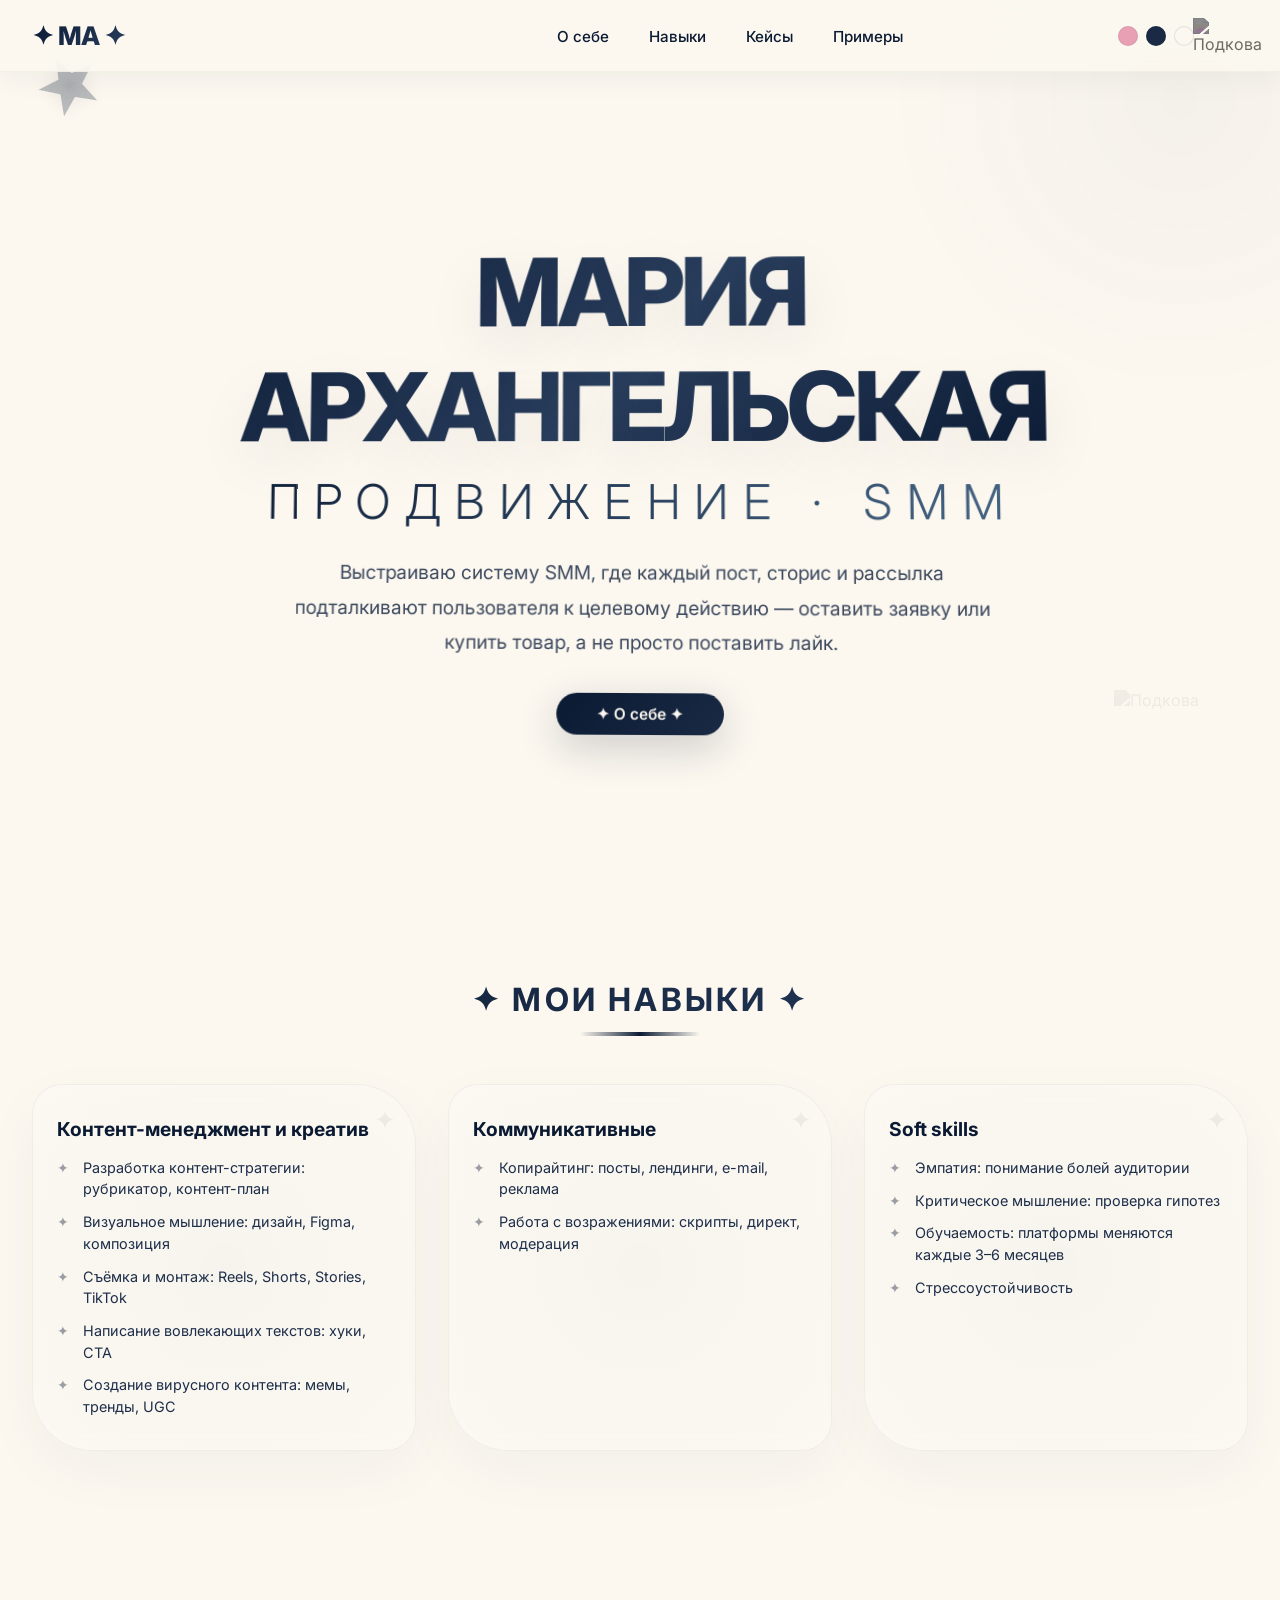
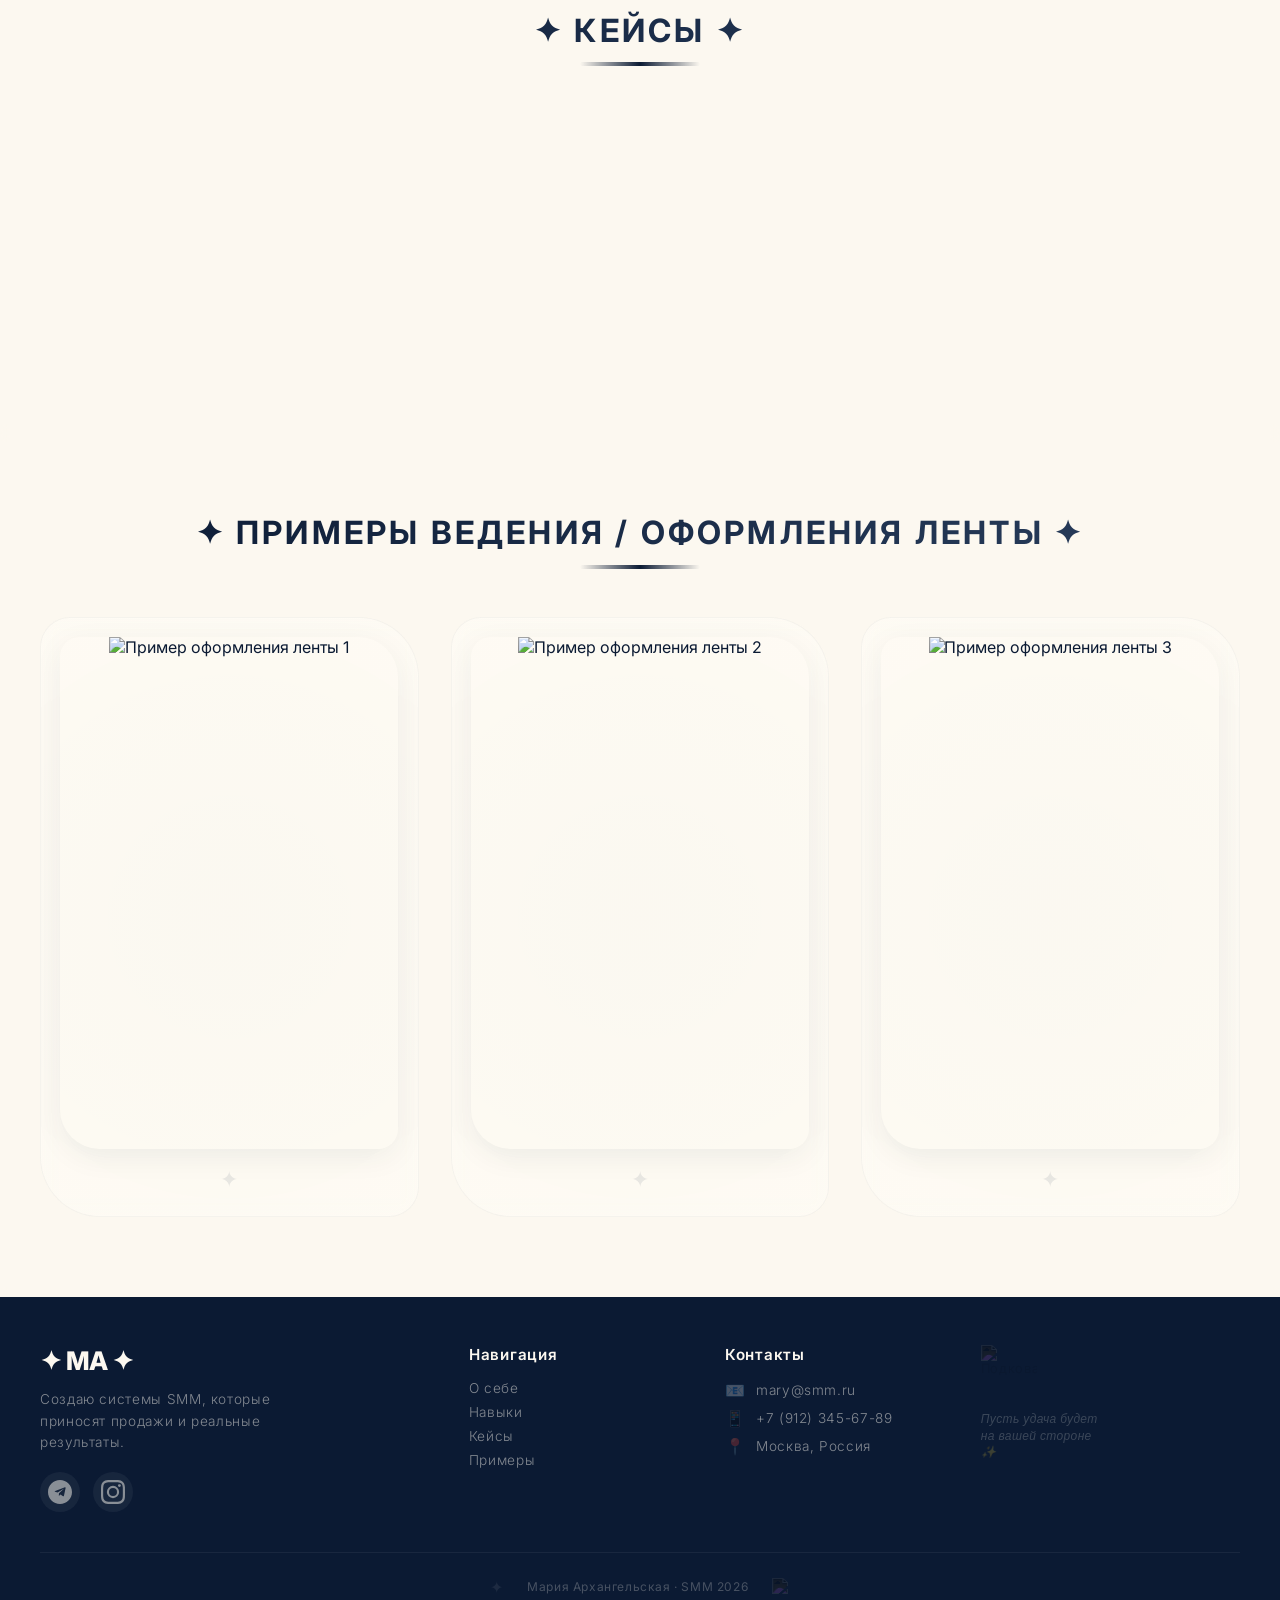
==== commit 7497240c: "Add files via upload" ====
--- a/index.html
+++ b/index.html
@@ -10,15 +10,29 @@
   <link href="https://fonts.googleapis.com/css2?family=Inter:opsz,wght@14..32,300;14..32,400;14..32,600;14..32,700;14..32,800&display=swap" rel="stylesheet" />
 </head>
 <body>
-
+<!-- ===== ПРЕЛОАДЕР ===== -->
+<div id="preloader">
+  <div class="preloader-content">
+    <div class="preloader-horseshoe">
+      <img src="images/podckova.svg" alt="Загрузка" />
+    </div>
+    <p class="preloader-text">✦ ЗАГРУЗКА ✦</p>
+  </div>
+</div>
   <!-- Канвас со звёздами как ФОН -->
   <canvas id="starsCanvas"></canvas>
 
-  <!-- Меню -->
-  <nav class="navbar" id="navbar">
-    <div class="nav-logo">✦ МА ✦</div>
-    
-    <!-- Бургер-кнопка -->
+<!-- Меню -->
+<nav class="navbar" id="navbar">
+  <a href="index.html" class="nav-logo" style="text-decoration: none; cursor: pointer;">✦ МА ✦</a>
+  
+  <!-- Бургер-кнопка с кружочками -->
+  <div style="display: flex; align-items: center; gap: 8px;">
+    <div class="burger-dots-wrapper">
+      <span class="color-dot color-pink" data-theme="pink"></span>
+      <span class="color-dot color-dark-blue" data-theme="dark"></span>
+      <span class="color-dot color-cream" data-theme="cream"></span>
+    </div>
     <div class="burger-menu" id="burgerMenu">
       <span class="burger-line"></span>
       <span class="burger-line"></span>
@@ -27,22 +41,34 @@
         <img src="images/podckova.svg" alt="Подкова" />
       </span>
     </div>
-    
-    <ul class="nav-links" id="navLinks">
-      <li><a href="about.html">О себе</a></li>
-      <li><a href="#skills">Навыки</a></li>
-      <li><a href="#cases">Кейсы</a></li>
-      <li><a href="#examples">Примеры</a></li>
-      <li class="nav-horseshoe-desktop">
-        <img src="images/podckova.svg" alt="Подкова" />
-      </li>
-    </ul>
-    
+  </div>
+  
+  <ul class="nav-links" id="navLinks">
+    <li><a href="about.html">О себе</a></li>
+    <li><a href="index.html#skills">Навыки</a></li>
+    <li><a href="index.html#cases">Кейсы</a></li>
+    <li><a href="index.html#examples">Примеры</a></li>
+    <li class="nav-horseshoe-desktop">
+      <a href="index.html" style="display: inline-block; text-decoration: none; cursor: pointer;">
+        <img src="images/podckova.svg" alt="Подкова" />
+      </a>
+    </li>
+  </ul>
+  
+  <!-- Подкова с кружочками (десктоп) -->
+  <div class="nav-horseshoe-wrapper">
+    <div class="color-dots">
+      <span class="color-dot color-pink" data-theme="pink"></span>
+      <span class="color-dot color-dark-blue" data-theme="dark"></span>
+      <span class="color-dot color-cream" data-theme="cream"></span>
+    </div>
     <div class="nav-horseshoe">
-      <img src="images/podckova.svg" alt="Подкова" />
-    </div>
-  </nav>
-
+      <a href="index.html" style="display: inline-block; text-decoration: none; cursor: pointer;">
+        <img src="images/podckova.svg" alt="Подкова" />
+      </a>
+    </div>
+  </div>
+</nav>
   <!-- ГЕРОЙ -->
   <header class="hero" id="hero">
     <div class="hero-3d-wrapper">
@@ -110,7 +136,7 @@
         <div class="case-icon">📈</div>
         <h4>Продажи с рилс на 1,7 млн</h4>
         <p>Развитие бренда без таргета через рилс, привлечение новых подписчиков и продажи. Ноябрь 2024.</p>
-        <div class="case-meta">@msssssha</div>
+        
         <div class="card-horseshoe">
           <img src="images/podckova.svg" alt="Подкова" />
         </div>
@@ -137,59 +163,112 @@
     </div>
   </section>
 
-  <!-- ПРИМЕРЫ -->
-  <section class="examples" id="examples">
-    <div class="section-label">✦ ПРИМЕРЫ ВЕДЕНИЯ / ОФОРМЛЕНИЯ ЛЕНТЫ ✦</div>
-    <div class="examples-grid">
-      <div class="example-item" data-tilt>
-        <div class="example-image">
-          <img src="images/1d90f021-c8b3-4d8d-9.webp" alt="Пример оформления ленты 1" />
-          <div class="example-image-overlay">
-            <span>✦</span>
-          </div>
-        </div>
-        <h4>EMELERA</h4>
-        <p>Экстракция Windows · Объём аксессуаров</p>
-        <div class="example-star">✦</div>
-        <div class="example-glow"></div>
-      </div>
-      <div class="example-item" data-tilt>
-        <div class="example-image">
-          <img src="images/a309ace6-9fd0-4be8-b.webp" alt="Пример оформления ленты 2" />
-          <div class="example-image-overlay">
-            <span>✦</span>
-          </div>
-        </div>
-        <h4>Стиль & эстетика</h4>
-        <p>Кремовые оттенки, звёздное настроение</p>
-        <div class="example-star">✦</div>
-        <div class="example-glow"></div>
-      </div>
-      <div class="example-item" data-tilt>
-        <div class="example-image">
-          <img src="images/ae66bb64-c982-4516-b.webp" alt="Пример оформления ленты 3" />
-          <div class="example-image-overlay">
-            <span>✦</span>
-          </div>
-        </div>
-        <h4>Уникальный визуал</h4>
-        <p>Каждый блок — своя геометрия, живые линии</p>
-        <div class="example-star">✦</div>
-        <div class="example-glow"></div>
-      </div>
-    </div>
-  </section>
-
-  <footer>
-    <div class="footer-inner">
-      <span class="footer-star">✦</span>
-      <span>Мария Архангельская · SMM 2026</span>
-      <span class="footer-horseshoe">
-        <img src="images/podckova.svg" alt="Подкова" />
-      </span>
-    </div>
-  </footer>
-
-  <script src="script.js"></script>
+<!-- ПРИМЕРЫ -->
+<section class="examples" id="examples">
+  <div class="section-label">✦ ПРИМЕРЫ ВЕДЕНИЯ / ОФОРМЛЕНИЯ ЛЕНТЫ ✦</div>
+  <div class="examples-grid">
+    <div class="example-item" data-tilt onclick="window.openImageModal('images/1d90f021-c8b3-4d8d-9.webp')" style="cursor:pointer;">
+      <div class="example-image">
+        <img src="images/1d90f021-c8b3-4d8d-9.webp" alt="Пример оформления ленты 1" />
+        <div class="example-image-overlay">
+          <span>✦</span>
+        </div>
+      </div>
+      
+      <div class="example-star">✦</div>
+      <div class="example-glow"></div>
+    </div>
+    
+    <div class="example-item" data-tilt onclick="window.openImageModal('images/a309ace6-9fd0-4be8-b.webp')" style="cursor:pointer;">
+      <div class="example-image">
+        <img src="images/a309ace6-9fd0-4be8-b.webp" alt="Пример оформления ленты 2" />
+        <div class="example-image-overlay">
+          <span>✦</span>
+        </div>
+      </div>
+      
+      <div class="example-star">✦</div>
+      <div class="example-glow"></div>
+    </div>
+    
+    <div class="example-item" data-tilt onclick="window.openImageModal('images/ae66bb64-c982-4516-b.webp')" style="cursor:pointer;">
+      <div class="example-image">
+        <img src="images/ae66bb64-c982-4516-b.webp" alt="Пример оформления ленты 3" />
+        <div class="example-image-overlay">
+          <span>✦</span>
+        </div>
+      </div>
+      
+      <div class="example-star">✦</div>
+      <div class="example-glow"></div>
+    </div>
+  </div>
+</section>
+
+<footer>
+  <div class="footer-inner">
+    <div class="footer-column">
+      <div class="footer-logo">✦ МА ✦</div>
+      <p class="footer-desc">Создаю системы SMM, которые приносят продажи и реальные результаты.</p>
+      <div class="footer-socials">
+        <a href="https://t.me/yourusername" target="_blank" aria-label="Telegram">
+          <svg width="24" height="24" viewBox="0 0 24 24" fill="none" xmlns="http://www.w3.org/2000/svg">
+            <path d="M12 0C5.373 0 0 5.373 0 12s5.373 12 12 12 12-5.373 12-12S18.627 0 12 0zm5.562 8.161l-1.626 7.644c-.122.547-.446.68-.905.423l-2.506-1.852-1.208 1.163c-.134.134-.246.246-.505.246l.18-2.553 4.648-4.2c.202-.18-.044-.28-.313-.101l-5.748 3.617-2.476-.772c-.538-.168-.548-.538.113-.795l9.694-3.738c.448-.167.84.104.683.78z" fill="currentColor"/>
+          </svg>
+        </a>
+        <a href="https://instagram.com/yourusername" target="_blank" aria-label="Instagram">
+          <svg width="24" height="24" viewBox="0 0 24 24" fill="none" xmlns="http://www.w3.org/2000/svg">
+            <path d="M12 2.163c3.204 0 3.584.012 4.85.07 3.252.148 4.771 1.691 4.919 4.919.058 1.265.069 1.645.069 4.849 0 3.205-.012 3.584-.069 4.849-.149 3.225-1.664 4.771-4.919 4.919-1.266.058-1.644.07-4.85.07-3.204 0-3.584-.012-4.849-.07-3.26-.149-4.771-1.699-4.919-4.92-.058-1.265-.07-1.644-.07-4.849 0-3.204.013-3.583.07-4.849.149-3.227 1.664-4.771 4.919-4.919 1.266-.057 1.645-.069 4.849-.069zM12 0C8.741 0 8.333.014 7.053.072 2.695.272.273 2.69.073 7.052.014 8.333 0 8.741 0 12c0 3.259.014 3.668.072 4.948.2 4.358 2.618 6.78 6.98 6.98C8.333 23.986 8.741 24 12 24c3.259 0 3.668-.014 4.948-.072 4.354-.2 6.782-2.618 6.979-6.98.059-1.28.073-1.689.073-4.948 0-3.259-.014-3.667-.072-4.947-.196-4.354-2.617-6.78-6.979-6.98C15.668.014 15.259 0 12 0zm0 5.838a6.162 6.162 0 100 12.324 6.162 6.162 0 000-12.324zM12 16a4 4 0 110-8 4 4 0 010 8zm6.406-11.845a1.44 1.44 0 100 2.881 1.44 1.44 0 000-2.881z" fill="currentColor"/>
+          </svg>
+        </a>
+      </div>
+    </div>
+    
+    <div class="footer-column">
+      <h4>Навигация</h4>
+      <ul class="footer-links">
+        <li><a href="about.html">О себе</a></li>
+        <li><a href="index.html#skills">Навыки</a></li>
+        <li><a href="index.html#cases">Кейсы</a></li>
+        <li><a href="index.html#examples">Примеры</a></li>
+      </ul>
+    </div>
+    
+    <div class="footer-column">
+      <h4>Контакты</h4>
+      <ul class="footer-contacts">
+        <li>
+          <span class="footer-contact-icon">📧</span>
+          <a href="mailto:mary@smm.ru">mary@smm.ru</a>
+        </li>
+        <li>
+          <span class="footer-contact-icon">📱</span>
+          <a href="tel:+79123456789">+7 (912) 345-67-89</a>
+        </li>
+        <li>
+          <span class="footer-contact-icon">📍</span>
+          <span>Москва, Россия</span>
+        </li>
+      </ul>
+    </div>
+    
+    <div class="footer-column footer-horseshoe-column">
+      <div class="footer-horseshoe-big">
+        <img src="images/podckova.svg" alt="Подкова" />
+        <p class="footer-horseshoe-text">Пусть удача будет на вашей стороне ✨</p>
+      </div>
+    </div>
+  </div>
+  
+  <div class="footer-bottom">
+    <span class="footer-star">✦</span>
+    <span>Мария Архангельская · SMM 2026</span>
+    <span class="footer-horseshoe">
+      <img src="images/podckova.svg" alt="Подкова" />
+    </span>
+  </div>
+</footer>
+
+<script src="script.js"></script>
 </body>
 </html>
--- a/style.css
+++ b/style.css
@@ -1424,6 +1424,1432 @@
     padding: 1rem 0.6rem;
   }
 }
-
-/* ===== ЗВЁЗДЫ НА МОБИЛЬНЫХ МЕНЬШЕ (через JS) ===== */
-/* Это управляется в script.js через медиа-запрос в коде */+/* ============================================================
+   ===== ФИКСИРОВАННАЯ ВЫСОТА НАВБАРА =====
+   ============================================================ */
+
+/* Десктопная версия */
+.navbar {
+  height: 72px !important;
+  min-height: 72px !important;
+  max-height: 72px !important;
+  flex-shrink: 0 !important;
+  flex-grow: 0 !important;
+  padding: 1rem 2rem !important;
+}
+
+/* Планшеты и маленькие ноутбуки */
+@media (max-width: 1024px) {
+  .navbar {
+    height: 72px !important;
+    min-height: 72px !important;
+    max-height: 72px !important;
+    padding: 0.8rem 1.5rem !important;
+  }
+}
+
+/* Мобильные устройства */
+@media (max-width: 768px) {
+  .navbar {
+    height: 64px !important;
+    min-height: 64px !important;
+    max-height: 64px !important;
+    padding: 0.7rem 1rem !important;
+  }
+}
+
+/* Очень маленькие телефоны */
+@media (max-width: 420px) {
+  .navbar {
+    height: 56px !important;
+    min-height: 56px !important;
+    max-height: 56px !important;
+    padding: 0.5rem 0.8rem !important;
+  }
+}
+/* ============================================================
+   ===== ФИКС: ГЛАВНЫЙ ТЕКСТ НА МОБИЛЬНЫХ =====
+   ============================================================ */
+
+/* Мобильные устройства - делаем текст больше и друг под другом */
+@media (max-width: 768px) {
+  .hero h1 {
+    font-size: clamp(2.4rem, 10vw, 4rem) !important;
+    display: block !important;
+    word-break: break-word !important;
+    line-height: 1.2 !important;
+    white-space: normal !important;
+    text-align: center !important;
+  }
+  
+  .hero .subhead {
+    font-size: clamp(1.2rem, 5vw, 2.2rem) !important;
+    display: block !important;
+    letter-spacing: 0.2em !important;
+    text-align: center !important;
+    margin-top: 0.5rem !important;
+  }
+  
+  .hero-desc {
+    font-size: clamp(0.95rem, 2.5vw, 1.2rem) !important;
+    line-height: 1.7 !important;
+    padding: 0 0.5rem !important;
+  }
+}
+
+/* Очень маленькие телефоны */
+@media (max-width: 420px) {
+  .hero h1 {
+    font-size: clamp(2rem, 9vw, 2.8rem) !important;
+  }
+  
+  .hero .subhead {
+    font-size: clamp(1rem, 4.5vw, 1.6rem) !important;
+    letter-spacing: 0.15em !important;
+  }
+  
+  .hero-desc {
+    font-size: clamp(0.85rem, 2.2vw, 1rem) !important;
+  }
+}
+
+/* Для планшетов */
+@media (min-width: 769px) and (max-width: 1024px) {
+  .hero h1 {
+    font-size: clamp(3rem, 8vw, 4.5rem) !important;
+  }
+  
+  .hero .subhead {
+    font-size: clamp(1.5rem, 4vw, 2.5rem) !important;
+  }
+}
+/* ============================================================
+   ===== МОДАЛЬНОЕ ОКНО ДЛЯ ПРОСМОТРА КАРТИНОК =====
+   ============================================================ */
+
+/* Модальное окно */
+.image-modal {
+  position: fixed;
+  top: 0;
+  left: 0;
+  width: 100vw;
+  height: 100vh;
+  background: rgba(11, 26, 51, 0.92);
+  backdrop-filter: blur(25px);
+  -webkit-backdrop-filter: blur(25px);
+  z-index: 9999;
+  display: none;
+  justify-content: center;
+  align-items: center;
+  opacity: 0;
+  transition: opacity 0.4s ease;
+  padding: 30px;
+  cursor: pointer;
+}
+
+.image-modal.active {
+  display: flex;
+  opacity: 1;
+}
+
+/* Контейнер для картинки */
+.image-modal-content {
+  position: relative;
+  max-width: 92vw;
+  max-height: 88vh;
+  cursor: default;
+  animation: modalZoomIn 0.5s cubic-bezier(0.34, 1.56, 0.64, 1);
+}
+
+@keyframes modalZoomIn {
+  0% {
+    transform: scale(0.7) rotate(-3deg);
+    opacity: 0;
+  }
+  100% {
+    transform: scale(1) rotate(0deg);
+    opacity: 1;
+  }
+}
+
+/* Сама картинка */
+.image-modal-content img {
+  max-width: 92vw;
+  max-height: 85vh;
+  width: auto;
+  height: auto;
+  object-fit: contain;
+  border-radius: 24px;
+  box-shadow: 0 30px 80px rgba(0, 0, 0, 0.6), 0 0 0 2px rgba(255, 255, 255, 0.05);
+  display: block;
+  user-select: none;
+  -webkit-user-select: none;
+}
+
+/* Рамка с эффектом свечения */
+.image-modal-content::before {
+  content: '';
+  position: absolute;
+  inset: -4px;
+  border-radius: 28px;
+  background: linear-gradient(135deg, rgba(252, 248, 240, 0.1), rgba(11, 26, 51, 0.3), rgba(252, 248, 240, 0.1));
+  z-index: -1;
+  animation: borderGlow 3s ease-in-out infinite;
+}
+
+@keyframes borderGlow {
+  0%, 100% {
+    opacity: 0.5;
+  }
+  50% {
+    opacity: 1;
+  }
+}
+
+/* Крестик закрытия */
+.image-modal-close {
+  position: fixed;
+  top: 25px;
+  right: 30px;
+  width: 50px;
+  height: 50px;
+  color: #fcf8f0;
+  font-size: 32px;
+  font-weight: 300;
+  cursor: pointer;
+  z-index: 10000;
+  opacity: 0.7;
+  transition: all 0.4s cubic-bezier(0.34, 1.56, 0.64, 1);
+  display: flex;
+  align-items: center;
+  justify-content: center;
+  border-radius: 50%;
+  background: rgba(255, 255, 255, 0.06);
+  border: 1px solid rgba(255, 255, 255, 0.08);
+  font-family: 'Inter', sans-serif;
+  backdrop-filter: blur(10px);
+  -webkit-backdrop-filter: blur(10px);
+  user-select: none;
+  -webkit-user-select: none;
+}
+
+.image-modal-close:hover {
+  opacity: 1;
+  transform: rotate(90deg) scale(1.1);
+  background: rgba(255, 255, 255, 0.12);
+  border-color: rgba(255, 255, 255, 0.2);
+  box-shadow: 0 0 30px rgba(255, 255, 255, 0.05);
+}
+
+.image-modal-close:active {
+  transform: rotate(90deg) scale(0.9);
+}
+
+/* Индикатор загрузки */
+.image-modal-loading {
+  position: absolute;
+  top: 50%;
+  left: 50%;
+  transform: translate(-50%, -50%);
+  color: rgba(252, 248, 240, 0.3);
+  font-size: 14px;
+  letter-spacing: 0.2em;
+  animation: loadingPulse 1.5s ease-in-out infinite;
+}
+
+@keyframes loadingPulse {
+  0%, 100% { opacity: 0.3; }
+  50% { opacity: 1; }
+}
+
+/* Счётчик изображений (если нужно) */
+.image-modal-counter {
+  position: fixed;
+  bottom: 30px;
+  left: 50%;
+  transform: translateX(-50%);
+  color: rgba(252, 248, 240, 0.3);
+  font-size: 13px;
+  font-weight: 300;
+  letter-spacing: 0.1em;
+  background: rgba(255, 255, 255, 0.04);
+  padding: 6px 18px;
+  border-radius: 30px;
+  backdrop-filter: blur(10px);
+  -webkit-backdrop-filter: blur(10px);
+  border: 1px solid rgba(255, 255, 255, 0.04);
+  display: none;
+}
+
+/* ===== ТРИГГЕРЫ ДЛЯ КАРТИНОК ===== */
+.example-trigger {
+  cursor: pointer;
+  transition: all 0.3s ease;
+}
+
+.example-trigger:hover {
+  transform: scale(1.02);
+  filter: brightness(1.05);
+}
+
+.example-trigger:active {
+  transform: scale(0.97);
+}
+
+/* Адаптив для модального окна */
+@media (max-width: 768px) {
+  .image-modal {
+    padding: 15px;
+  }
+  
+  .image-modal-content {
+    max-width: 96vw;
+    max-height: 82vh;
+  }
+  
+  .image-modal-content img {
+    max-width: 96vw;
+    max-height: 80vh;
+    border-radius: 16px;
+  }
+  
+  .image-modal-close {
+    top: 15px;
+    right: 15px;
+    width: 44px;
+    height: 44px;
+    font-size: 26px;
+    background: rgba(255, 255, 255, 0.08);
+  }
+  
+  .image-modal-content::before {
+    border-radius: 20px;
+    inset: -3px;
+  }
+}
+
+@media (max-width: 420px) {
+  .image-modal {
+    padding: 10px;
+  }
+  
+  .image-modal-content img {
+    border-radius: 12px;
+  }
+  
+  .image-modal-close {
+    top: 12px;
+    right: 12px;
+    width: 38px;
+    height: 38px;
+    font-size: 22px;
+  }
+  
+  .image-modal-content::before {
+    border-radius: 16px;
+    inset: -2px;
+  }
+}
+/* ===== КНОПКА ЗАКРЫТИЯ С ПОДКОВОЙ ===== */
+.image-modal-close {
+  position: fixed;
+  top: 25px;
+  right: 30px;
+  width: 56px;
+  height: 56px;
+  cursor: pointer;
+  z-index: 10000;
+  opacity: 0.7;
+  transition: all 0.4s cubic-bezier(0.34, 1.56, 0.64, 1);
+  display: flex;
+  align-items: center;
+  justify-content: center;
+  border-radius: 50%;
+  background: rgba(255, 255, 255, 0.06);
+  border: 1px solid rgba(255, 255, 255, 0.08);
+  backdrop-filter: blur(10px);
+  -webkit-backdrop-filter: blur(10px);
+  user-select: none;
+  -webkit-user-select: none;
+}
+
+.image-modal-close:hover {
+  opacity: 1;
+  transform: rotate(180deg) scale(1.15);
+  background: rgba(255, 255, 255, 0.12);
+  border-color: rgba(255, 255, 255, 0.2);
+  box-shadow: 0 0 40px rgba(255, 255, 255, 0.05);
+}
+
+.image-modal-close:active {
+  transform: rotate(180deg) scale(0.9);
+}
+
+.image-modal-close img {
+  transition: all 0.4s ease;
+}
+
+.image-modal-close:hover img {
+  transform: scale(1.1);
+}
+
+/* Адаптив */
+@media (max-width: 768px) {
+  .image-modal-close {
+    top: 15px;
+    right: 15px;
+    width: 48px;
+    height: 48px;
+  }
+  .image-modal-close img {
+    width: 28px !important;
+    height: 28px !important;
+  }
+}
+
+@media (max-width: 420px) {
+  .image-modal-close {
+    top: 12px;
+    right: 12px;
+    width: 42px;
+    height: 42px;
+  }
+  .image-modal-close img {
+    width: 24px !important;
+    height: 24px !important;
+  }
+}
+/* ============================================================
+   ===== СТРАНИЦА "О СЕБЕ" - УВЕЛИЧЕННЫЕ ОТСТУПЫ МЕЖДУ КАРТОЧКАМИ =====
+   ============================================================ */
+
+/* Основной контейнер - увеличиваем отступы сверху и снизу */
+.about-page {
+  padding: 8rem 2rem 5rem !important;
+  min-height: 100vh;
+}
+
+/* Отступ между шапкой и основной сеткой */
+.about-header {
+  margin-bottom: 4rem !important;
+  padding: 2.5rem 3rem !important;
+}
+
+/* ===== ГЛАВНОЕ: УВЕЛИЧИВАЕМ ОТСТУП МЕЖДУ КАРТОЧКАМИ В СЕТКЕ ===== */
+.about-grid {
+  display: grid !important;
+  grid-template-columns: 1fr 1fr !important;
+  gap: 3rem !important; /* Увеличили с 2rem до 3rem */
+  margin-bottom: 4.5rem !important;
+}
+
+/* ===== ОТСТУП МЕЖДУ КАРТОЧКАМИ ВНУТРИ КОЛОНОК ===== */
+.about-left,
+.about-right {
+  display: flex !important;
+  flex-direction: column !important;
+  gap: 2.5rem !important; /* Увеличили отступы между карточками внутри колонок */
+}
+
+/* Увеличенные отступы внутри карточек */
+.about-card {
+  padding: 2.5rem 2rem !important;
+  border-radius: 30px 50px 30px 50px !important;
+  transition: all 0.6s cubic-bezier(0.34, 1.56, 0.64, 1) !important;
+}
+
+/* Отступ между блоком качеств и кнопкой назад */
+.about-qualities {
+  margin-bottom: 4rem !important;
+}
+
+/* Увеличенные отступы внутри качеств */
+.quality-item {
+  padding: 2rem 1.5rem !important;
+}
+
+/* Отступ для кнопки назад */
+.about-back {
+  margin-top: 3rem !important;
+  margin-bottom: 2rem !important;
+}
+
+/* ===== МОБИЛЬНАЯ ВЕРСИЯ ===== */
+@media (max-width: 768px) {
+  .about-page {
+    padding: 6rem 1.2rem 3rem !important;
+  }
+  
+  .about-header {
+    padding: 2rem 1.5rem !important;
+    margin-bottom: 3rem !important;
+  }
+  
+  /* На мобильных сетка становится в 1 колонку */
+  .about-grid {
+    grid-template-columns: 1fr !important;
+    gap: 2.5rem !important;
+    margin-bottom: 3.5rem !important;
+  }
+  
+  .about-left,
+  .about-right {
+    gap: 2rem !important;
+  }
+  
+  .about-card {
+    padding: 2rem 1.5rem !important;
+  }
+  
+  .about-qualities {
+    margin-bottom: 3rem !important;
+  }
+  
+  .quality-item {
+    padding: 1.5rem 1rem !important;
+  }
+  
+  .about-back {
+    margin-top: 2.5rem !important;
+  }
+}
+
+@media (max-width: 420px) {
+  .about-page {
+    padding: 5rem 0.8rem 2rem !important;
+  }
+  
+  .about-header {
+    padding: 1.5rem 1rem !important;
+    margin-bottom: 2.5rem !important;
+  }
+  
+  .about-grid {
+    gap: 2rem !important;
+    margin-bottom: 2.5rem !important;
+  }
+  
+  .about-left,
+  .about-right {
+    gap: 1.5rem !important;
+  }
+  
+  .about-card {
+    padding: 1.5rem 1.2rem !important;
+  }
+  
+  .about-qualities {
+    margin-bottom: 2.5rem !important;
+  }
+  
+  .quality-item {
+    padding: 1.2rem 0.8rem !important;
+  }
+}
+
+
+footer {
+  background: #0b1a33;
+  padding: 3rem 2rem 1.5rem;
+  color: rgba(252, 248, 240, 0.7);
+  position: relative;
+  z-index: 1;
+}
+
+.footer-inner {
+  display: grid;
+  grid-template-columns: 1.8fr 1fr 1fr 1.2fr;
+  gap: 2.5rem;
+  max-width: 1200px;
+  margin: 0 auto;
+  padding-bottom: 2.5rem;
+  border-bottom: 1px solid rgba(252, 248, 240, 0.06);
+  align-items: start;
+}
+
+/* Колонки футера - ВСЁ ПО ЛЕВОМУ КРАЮ */
+.footer-column {
+  display: flex;
+  flex-direction: column;
+  gap: 0.8rem;
+  align-items: flex-start !important;
+  text-align: left !important;
+}
+
+.footer-column h4 {
+  color: #fcf8f0;
+  font-size: 0.95rem;
+  font-weight: 600;
+  margin-bottom: 0.2rem;
+  letter-spacing: 0.05em;
+  text-align: left !important;
+}
+
+.footer-logo {
+  font-size: 1.6rem;
+  font-weight: 800;
+  color: #fcf8f0;
+  letter-spacing: -0.02em;
+  text-align: left !important;
+}
+
+.footer-desc {
+  font-size: 0.85rem;
+  line-height: 1.6;
+  color: rgba(252, 248, 240, 0.5);
+  max-width: 260px;
+  margin: 0;
+  text-align: left !important;
+}
+
+/* Социальные иконки */
+.footer-socials {
+  display: flex;
+  gap: 0.8rem;
+  margin-top: 0.3rem;
+  justify-content: flex-start !important;
+}
+
+.footer-socials a {
+  width: 40px;
+  height: 40px;
+  display: flex;
+  align-items: center;
+  justify-content: center;
+  border-radius: 50%;
+  background: rgba(252, 248, 240, 0.05);
+  color: rgba(252, 248, 240, 0.5);
+  transition: all 0.4s cubic-bezier(0.34, 1.56, 0.64, 1);
+  text-decoration: none;
+  flex-shrink: 0;
+}
+
+.footer-socials a:hover {
+  background: rgba(252, 248, 240, 0.12);
+  color: #fcf8f0;
+  transform: translateY(-3px) scale(1.05);
+}
+
+.footer-socials a:active {
+  transform: scale(0.9);
+}
+
+/* Ссылки в колонках */
+.footer-links {
+  list-style: none;
+  display: flex;
+  flex-direction: column;
+  gap: 0.5rem;
+  padding: 0;
+  margin: 0;
+  align-items: flex-start !important;
+}
+
+.footer-links a {
+  color: rgba(252, 248, 240, 0.5);
+  text-decoration: none;
+  font-size: 0.85rem;
+  transition: all 0.3s ease;
+  display: inline-block;
+  text-align: left !important;
+}
+
+.footer-links a:hover {
+  color: #fcf8f0;
+  transform: translateX(4px);
+}
+
+.footer-contacts {
+  list-style: none;
+  display: flex;
+  flex-direction: column;
+  gap: 0.5rem;
+  padding: 0;
+  margin: 0;
+  align-items: flex-start !important;
+}
+
+.footer-contacts li {
+  display: flex;
+  align-items: center;
+  gap: 0.7rem;
+  font-size: 0.85rem;
+  color: rgba(252, 248, 240, 0.5);
+  text-align: left !important;
+  justify-content: flex-start !important;
+}
+
+.footer-contacts a {
+  color: rgba(252, 248, 240, 0.5);
+  text-decoration: none;
+  transition: all 0.3s ease;
+  text-align: left !important;
+}
+
+.footer-contacts a:hover {
+  color: #fcf8f0;
+}
+
+.footer-contact-icon {
+  font-size: 1rem;
+  opacity: 0.5;
+  flex-shrink: 0;
+  width: 20px;
+  text-align: center;
+}
+
+/* Подкова в футере - ТОЖЕ ПО ЛЕВОМУ КРАЮ */
+.footer-horseshoe-column {
+  align-items: flex-start !important;
+  text-align: left !important;
+}
+
+.footer-horseshoe-big {
+  display: flex;
+  flex-direction: column;
+  align-items: flex-start !important;
+  gap: 0.6rem;
+  text-align: left !important;
+}
+
+.footer-horseshoe-big img {
+  width: 56px;
+  height: 56px;
+  filter: invert(100%) brightness(100%);
+  opacity: 0.2;
+  transition: all 0.8s cubic-bezier(0.68, -0.55, 0.265, 1.55);
+  animation: footerHorseshoeFloat 4s ease-in-out infinite;
+}
+
+@keyframes footerHorseshoeFloat {
+  0%, 100% { transform: translateY(0) rotate(0deg); }
+  50% { transform: translateY(-6px) rotate(8deg); }
+}
+
+.footer-horseshoe-big:hover img {
+  opacity: 0.5;
+  transform: rotate(180deg) scale(1.1);
+}
+
+.footer-horseshoe-text {
+  font-size: 0.75rem;
+  color: rgba(252, 248, 240, 0.2);
+  text-align: left !important;
+  font-style: italic;
+  letter-spacing: 0.03em;
+  max-width: 120px;
+  line-height: 1.4;
+  margin: 0;
+}
+
+/* Нижняя часть футера */
+.footer-bottom {
+  max-width: 1200px;
+  margin: 1.5rem auto 0;
+  display: flex;
+  justify-content: center;
+  align-items: center;
+  gap: 1.5rem;
+  font-size: 0.75rem;
+  color: rgba(252, 248, 240, 0.25);
+  letter-spacing: 0.05em;
+  flex-wrap: wrap;
+}
+
+.footer-bottom .footer-star {
+  font-size: 1rem;
+  opacity: 0.3;
+}
+
+.footer-bottom .footer-horseshoe {
+  width: 18px;
+  height: 18px;
+  opacity: 0.2;
+  display: flex;
+  align-items: center;
+  justify-content: center;
+}
+
+.footer-bottom .footer-horseshoe img {
+  width: 100%;
+  height: 100%;
+  object-fit: contain;
+  filter: invert(100%) brightness(100%);
+}
+
+/* ===== АДАПТИВ ===== */
+@media (max-width: 1024px) {
+  .footer-inner {
+    grid-template-columns: 1.5fr 1fr 1fr;
+    gap: 2rem;
+  }
+  
+  .footer-horseshoe-column {
+    grid-column: span 3;
+  }
+  
+  .footer-horseshoe-big {
+    flex-direction: row;
+    align-items: flex-start !important;
+    gap: 1.5rem;
+  }
+  
+  .footer-horseshoe-text {
+    max-width: 200px;
+    text-align: left !important;
+  }
+}
+
+@media (max-width: 768px) {
+  footer {
+    padding: 2rem 1.2rem 1.5rem;
+  }
+  
+  .footer-inner {
+    grid-template-columns: 1fr 1fr;
+    gap: 1.8rem;
+    padding-bottom: 2rem;
+  }
+  
+  .footer-desc {
+    max-width: 100%;
+  }
+  
+  .footer-horseshoe-column {
+    grid-column: span 2;
+  }
+  
+  .footer-horseshoe-big {
+    flex-direction: row;
+    align-items: flex-start !important;
+    gap: 1.2rem;
+  }
+  
+  .footer-horseshoe-big img {
+    width: 44px;
+    height: 44px;
+  }
+  
+  .footer-horseshoe-text {
+    max-width: 180px;
+    font-size: 0.7rem;
+  }
+  
+  .footer-bottom {
+    gap: 0.8rem;
+    font-size: 0.65rem;
+  }
+}
+
+@media (max-width: 480px) {
+  .footer-inner {
+    grid-template-columns: 1fr;
+    gap: 1.5rem;
+  }
+  
+  .footer-column {
+    align-items: flex-start !important;
+    text-align: left !important;
+  }
+  
+  .footer-desc {
+    max-width: 100%;
+    text-align: left !important;
+  }
+  
+  .footer-links {
+    align-items: flex-start !important;
+  }
+  
+  .footer-contacts {
+    align-items: flex-start !important;
+  }
+  
+  .footer-horseshoe-column {
+    grid-column: span 1;
+  }
+  
+  .footer-horseshoe-big {
+    flex-direction: column;
+    align-items: flex-start !important;
+  }
+  
+  .footer-horseshoe-text {
+    max-width: 150px;
+    text-align: left !important;
+  }
+  
+  .footer-socials {
+    justify-content: flex-start !important;
+  }
+  
+  .footer-bottom {
+    flex-direction: column;
+    gap: 0.5rem;
+  }
+}
+/* ============================================================
+   ===== ЦВЕТНЫЕ КРУЖОЧКИ ВОЗЛЕ ПОДКОВЫ =====
+   ============================================================ */
+
+/* Кружочки в десктопном меню */
+.nav-horseshoe-wrapper {
+  display: flex;
+  align-items: center;
+  gap: 10px;
+  position: relative;
+}
+
+.nav-horseshoe-wrapper .nav-horseshoe {
+  position: relative;
+}
+
+.color-dots {
+  display: flex;
+  align-items: center;
+  gap: 8px;
+  margin-right: 4px;
+}
+
+.color-dot {
+  width: 20px;
+  height: 20px;
+  border-radius: 50%;
+  flex-shrink: 0;
+  border: 1px solid rgba(11, 26, 51, 0.06);
+}
+
+.color-dot.pink {
+  background: #e8a0b4;
+}
+
+.color-dot.dark-blue {
+  background: #1a2a44;
+}
+
+.color-dot.cream {
+  background: #fcf8f0;
+  border-color: rgba(11, 26, 51, 0.1);
+}
+
+/* ===== МОБИЛЬНАЯ ВЕРСИЯ - кружочки возле бургера ===== */
+.burger-dots-wrapper {
+  display: flex;
+  align-items: center;
+  gap: 8px;
+  margin-right: 6px;
+}
+
+.burger-dots-wrapper .color-dot {
+  width: 16px;
+  height: 16px;
+}
+
+.burger-dots-wrapper .color-dot.pink {
+  background: #e8a0b4;
+}
+
+.burger-dots-wrapper .color-dot.dark-blue {
+  background: #1a2a44;
+}
+
+.burger-dots-wrapper .color-dot.cream {
+  background: #fcf8f0;
+  border-color: rgba(11, 26, 51, 0.08);
+}
+
+/* ===== АДАПТИВ ===== */
+@media (max-width: 768px) {
+  .nav-horseshoe-wrapper {
+    display: none;
+  }
+  
+  .burger-dots-wrapper {
+    display: flex !important;
+  }
+}
+
+@media (min-width: 769px) {
+  .burger-dots-wrapper {
+    display: none !important;
+  }
+}
+/* ============================================================
+   ===== ЦВЕТНЫЕ КРУЖОЧКИ ВОЗЛЕ ПОДКОВЫ =====
+   ============================================================ */
+
+/* Кружочки в десктопном меню */
+.nav-horseshoe-wrapper {
+  display: flex;
+  align-items: center;
+  gap: 10px;
+  position: relative;
+}
+
+.color-dots {
+  display: flex;
+  align-items: center;
+  gap: 8px;
+  margin-right: 4px;
+}
+
+.color-dot {
+  width: 20px;
+  height: 20px;
+  border-radius: 50%;
+  flex-shrink: 0;
+  border: 1px solid rgba(11, 26, 51, 0.06);
+  cursor: pointer;
+  transition: transform 0.2s ease;
+}
+
+.color-dot:hover {
+  transform: scale(1.1);
+}
+
+.color-dot:active {
+  transform: scale(0.9);
+}
+
+.color-dot.color-pink {
+  background: #e8a0b4;
+}
+
+.color-dot.color-dark-blue {
+  background: #1a2a44;
+}
+
+.color-dot.color-cream {
+  background: #fcf8f0;
+  border-color: rgba(11, 26, 51, 0.1);
+}
+
+/* Мобильная версия */
+.burger-dots-wrapper {
+  display: flex;
+  align-items: center;
+  gap: 8px;
+  margin-right: 6px;
+}
+
+.burger-dots-wrapper .color-dot {
+  width: 16px;
+  height: 16px;
+  cursor: pointer;
+}
+
+.burger-dots-wrapper .color-dot.color-pink {
+  background: #e8a0b4;
+}
+
+.burger-dots-wrapper .color-dot.color-dark-blue {
+  background: #1a2a44;
+}
+
+.burger-dots-wrapper .color-dot.color-cream {
+  background: #fcf8f0;
+  border-color: rgba(11, 26, 51, 0.08);
+}
+
+/* Адаптив */
+@media (max-width: 768px) {
+  .nav-horseshoe-wrapper {
+    display: none;
+  }
+  
+  .burger-dots-wrapper {
+    display: flex !important;
+  }
+}
+
+@media (min-width: 769px) {
+  .burger-dots-wrapper {
+    display: none !important;
+  }
+}
+
+/* ============================================================
+   ===== СМЕНА ТЕМЫ ОФОРМЛЕНИЯ =====
+   ============================================================ */
+
+/* Базовые переменные */
+:root {
+  --bg-color: #fcf8f0;
+  --text-color: #0b1a33;
+  --accent-color: #1a2a44;
+  --card-bg: rgba(255, 252, 245, 0.8);
+  --border-color: rgba(11, 26, 51, 0.06);
+}
+
+/* ===== РОЗОВАЯ ТЕМА ===== */
+body.theme-pink {
+  --bg-color: #fcf8f0;
+  --text-color: #e8a0b4;
+  --accent-color: #e8a0b4;
+  --card-bg: rgba(255, 252, 245, 0.8);
+  --border-color: rgba(232, 160, 180, 0.2);
+}
+
+body.theme-pink .navbar {
+  background: rgba(252, 248, 240, 0.85);
+  border-bottom-color: rgba(232, 160, 180, 0.1);
+}
+
+body.theme-pink .nav-logo,
+body.theme-pink .hero h1,
+body.theme-pink .section-label,
+body.theme-pink .about-title h1 {
+  background: linear-gradient(135deg, #e8a0b4, #d4819a);
+  -webkit-background-clip: text;
+  -webkit-text-fill-color: transparent;
+  background-clip: text;
+}
+
+body.theme-pink .hero .subhead {
+  background: linear-gradient(90deg, #e8a0b4, #d4819a, #e8a0b4);
+  background-size: 200% auto;
+  -webkit-background-clip: text;
+  -webkit-text-fill-color: transparent;
+  background-clip: text;
+}
+
+body.theme-pink .nav-links a {
+  color: #e8a0b4;
+}
+
+body.theme-pink .nav-links a::after {
+  background: linear-gradient(90deg, #e8a0b4, #d4819a);
+}
+
+body.theme-pink .hero-badge {
+  background: linear-gradient(135deg, #e8a0b4, #d4819a);
+  box-shadow: 0 12px 40px rgba(232, 160, 180, 0.3);
+}
+
+body.theme-pink .hero-badge:hover {
+  box-shadow: 0 20px 60px rgba(232, 160, 180, 0.4);
+}
+
+body.theme-pink .skill-card h3,
+body.theme-pink .case-card h4,
+body.theme-pink .about-card h3,
+body.theme-pink .quality-item h4 {
+  color: #e8a0b4;
+}
+
+body.theme-pink .skill-card li::before,
+body.theme-pink .case-icon {
+  color: #e8a0b4;
+}
+
+body.theme-pink .skill-card,
+body.theme-pink .case-card,
+body.theme-pink .about-card,
+body.theme-pink .quality-item,
+body.theme-pink .example-item {
+  border-color: rgba(232, 160, 180, 0.15);
+}
+
+body.theme-pink .about-big-number {
+  color: #e8a0b4;
+}
+
+body.theme-pink .hero-horseshoe img,
+body.theme-pink .nav-horseshoe img,
+body.theme-pink .card-horseshoe img {
+  filter: invert(63%) sepia(44%) saturate(500%) hue-rotate(320deg) brightness(80%);
+}
+
+body.theme-pink .color-dot.color-pink {
+  background: #e8a0b4;
+  box-shadow: 0 0 20px rgba(232, 160, 180, 0.5);
+}
+
+body.theme-pink .section-label::after {
+  background: linear-gradient(90deg, transparent, #e8a0b4, transparent);
+}
+
+body.theme-pink .hero-desc,
+body.theme-pink .about-card p,
+body.theme-pink .case-card p {
+  color: #d4819a;
+}
+
+/* ===== ТЁМНО-СИНЯЯ ТЕМА ===== */
+body.theme-dark {
+  --bg-color: #0b1a33;
+  --text-color: #fcf8f0;
+  --accent-color: #fcf8f0;
+  --card-bg: rgba(11, 26, 51, 0.9);
+  --border-color: rgba(252, 248, 240, 0.08);
+}
+
+body.theme-dark body {
+  background: #0b1a33;
+}
+
+body.theme-dark section {
+  background: rgba(11, 26, 51, 0.7);
+}
+
+body.theme-dark .navbar {
+  background: rgba(11, 26, 51, 0.9);
+  border-bottom-color: rgba(252, 248, 240, 0.05);
+  backdrop-filter: blur(20px);
+}
+
+body.theme-dark .nav-logo,
+body.theme-dark .hero h1,
+body.theme-dark .section-label,
+body.theme-dark .about-title h1 {
+  background: linear-gradient(135deg, #fcf8f0, #d4cfc5);
+  -webkit-background-clip: text;
+  -webkit-text-fill-color: transparent;
+  background-clip: text;
+}
+
+body.theme-dark .hero .subhead {
+  background: linear-gradient(90deg, #fcf8f0, #d4cfc5, #fcf8f0);
+  background-size: 200% auto;
+  -webkit-background-clip: text;
+  -webkit-text-fill-color: transparent;
+  background-clip: text;
+}
+
+body.theme-dark .nav-links a {
+  color: #fcf8f0;
+}
+
+body.theme-dark .nav-links a::after {
+  background: linear-gradient(90deg, #fcf8f0, #d4cfc5);
+}
+
+body.theme-dark .hero-badge {
+  background: linear-gradient(135deg, #fcf8f0, #d4cfc5);
+  color: #0b1a33;
+  box-shadow: 0 12px 40px rgba(252, 248, 240, 0.1);
+}
+
+body.theme-dark .hero-badge:hover {
+  box-shadow: 0 20px 60px rgba(252, 248, 240, 0.2);
+}
+
+body.theme-dark .skill-card,
+body.theme-dark .case-card,
+body.theme-dark .about-card,
+body.theme-dark .quality-item,
+body.theme-dark .example-item {
+  background: rgba(11, 26, 51, 0.8);
+  border-color: rgba(252, 248, 240, 0.06);
+}
+
+body.theme-dark .skill-card h3,
+body.theme-dark .case-card h4,
+body.theme-dark .about-card h3,
+body.theme-dark .quality-item h4 {
+  color: #fcf8f0;
+}
+
+body.theme-dark .skill-card li {
+  color: rgba(252, 248, 240, 0.7);
+}
+
+body.theme-dark .skill-card li::before {
+  color: #fcf8f0;
+}
+
+body.theme-dark .case-card p,
+body.theme-dark .about-card p,
+body.theme-dark .hero-desc {
+  color: rgba(252, 248, 240, 0.6);
+}
+
+body.theme-dark .about-big-number {
+  color: #fcf8f0;
+}
+
+body.theme-dark .about-subtitle {
+  color: rgba(252, 248, 240, 0.5);
+}
+
+body.theme-dark .hero-horseshoe img,
+body.theme-dark .nav-horseshoe img,
+body.theme-dark .card-horseshoe img {
+  filter: invert(100%) brightness(100%);
+}
+
+body.theme-dark .color-dot.color-dark-blue {
+  background: #fcf8f0;
+  box-shadow: 0 0 20px rgba(252, 248, 240, 0.3);
+}
+
+body.theme-dark .section-label::after {
+  background: linear-gradient(90deg, transparent, #fcf8f0, transparent);
+}
+
+body.theme-dark .about-header {
+  background: rgba(11, 26, 51, 0.8);
+}
+
+body.theme-dark .about-avatar img {
+  border-color: #0b1a33;
+}
+
+body.theme-dark footer {
+  background: #050d1a;
+}
+
+body.theme-dark .hero-orb {
+  background: radial-gradient(circle, rgba(252, 248, 240, 0.05) 0%, transparent 70%);
+}
+
+body.theme-dark .burger-line {
+  background: #fcf8f0;
+}
+
+body.theme-dark .nav-links.open {
+  background: rgba(11, 26, 51, 0.97);
+}
+
+/* ===== КРЕМОВАЯ ТЕМА (ИСХОДНАЯ) ===== */
+body.theme-cream .navbar {
+  background: rgba(252, 248, 240, 0.85);
+  border-bottom-color: rgba(11, 26, 51, 0.04);
+}
+
+body.theme-cream .color-dot.color-cream {
+  background: #fcf8f0;
+  box-shadow: 0 0 20px rgba(252, 248, 240, 0.3);
+  border-color: rgba(11, 26, 51, 0.1);
+}
+
+/* ===== АДАПТИВ ДЛЯ ТЕМ ===== */
+@media (max-width: 768px) {
+  body.theme-dark .nav-links {
+    background: rgba(11, 26, 51, 0.97);
+  }
+  
+  body.theme-dark .nav-links a {
+    border-bottom-color: rgba(252, 248, 240, 0.04);
+  }
+}
+/* ===== СМЕНА ЦВЕТА ЗВЁЗД И КАНВАСА ===== */
+
+/* Розовая тема - звёзды становятся розовыми */
+body.theme-pink #starsCanvas {
+  background: transparent;
+}
+
+body.theme-pink .star-fill {
+  fill: #e8a0b4;
+}
+
+/* Тёмно-синяя тема - фон становится тёмно-синим, звёзды кремовыми */
+body.theme-dark #starsCanvas {
+  background: #0b1a33;
+}
+
+body.theme-dark .star-fill {
+  fill: #fcf8f0;
+}
+
+/* Кремовая тема - возвращаем исходный вид */
+body.theme-cream #starsCanvas {
+  background: transparent;
+}
+/* ============================================================
+   ===== ПРЕЛОАДЕР =====
+   ============================================================ */
+
+#preloader {
+  position: fixed;
+  top: 0;
+  left: 0;
+  width: 100vw;
+  height: 100vh;
+  background: #fcf8f0;
+  display: flex;
+  align-items: center;
+  justify-content: center;
+  z-index: 99999;
+  transition: opacity 0.8s ease, visibility 0.8s ease;
+}
+
+#preloader.hidden {
+  opacity: 0;
+  visibility: hidden;
+  pointer-events: none;
+}
+
+.preloader-content {
+  display: flex;
+  flex-direction: column;
+  align-items: center;
+  justify-content: center;
+  gap: 1.5rem;
+}
+
+.preloader-horseshoe {
+  width: 80px;
+  height: 80px;
+  display: flex;
+  align-items: center;
+  justify-content: center;
+  animation: preloaderSpin 1.2s cubic-bezier(0.68, -0.55, 0.265, 1.55) infinite;
+}
+
+.preloader-horseshoe img {
+  width: 100%;
+  height: 100%;
+  object-fit: contain;
+  filter: invert(12%) sepia(25%) saturate(500%) hue-rotate(180deg) brightness(30%);
+  animation: preloaderPulse 1.5s ease-in-out infinite;
+}
+
+@keyframes preloaderSpin {
+  0% { transform: rotate(0deg) scale(1); }
+  50% { transform: rotate(180deg) scale(1.1); }
+  100% { transform: rotate(360deg) scale(1); }
+}
+
+@keyframes preloaderPulse {
+  0%, 100% { opacity: 0.4; transform: scale(1); }
+  50% { opacity: 1; transform: scale(1.05); }
+}
+
+.preloader-text {
+  font-size: 0.9rem;
+  font-weight: 400;
+  letter-spacing: 0.3em;
+  color: #0b1a33;
+  opacity: 0.3;
+  animation: preloaderTextPulse 1.8s ease-in-out infinite;
+}
+
+@keyframes preloaderTextPulse {
+  0%, 100% { opacity: 0.2; }
+  50% { opacity: 0.6; }
+}
+
+/* Адаптив для прелоадера */
+@media (max-width: 768px) {
+  .preloader-horseshoe {
+    width: 60px;
+    height: 60px;
+  }
+  
+  .preloader-text {
+    font-size: 0.75rem;
+  }
+}
+
+@media (max-width: 420px) {
+  .preloader-horseshoe {
+    width: 48px;
+    height: 48px;
+  }
+  
+  .preloader-text {
+    font-size: 0.65rem;
+  }
+}
